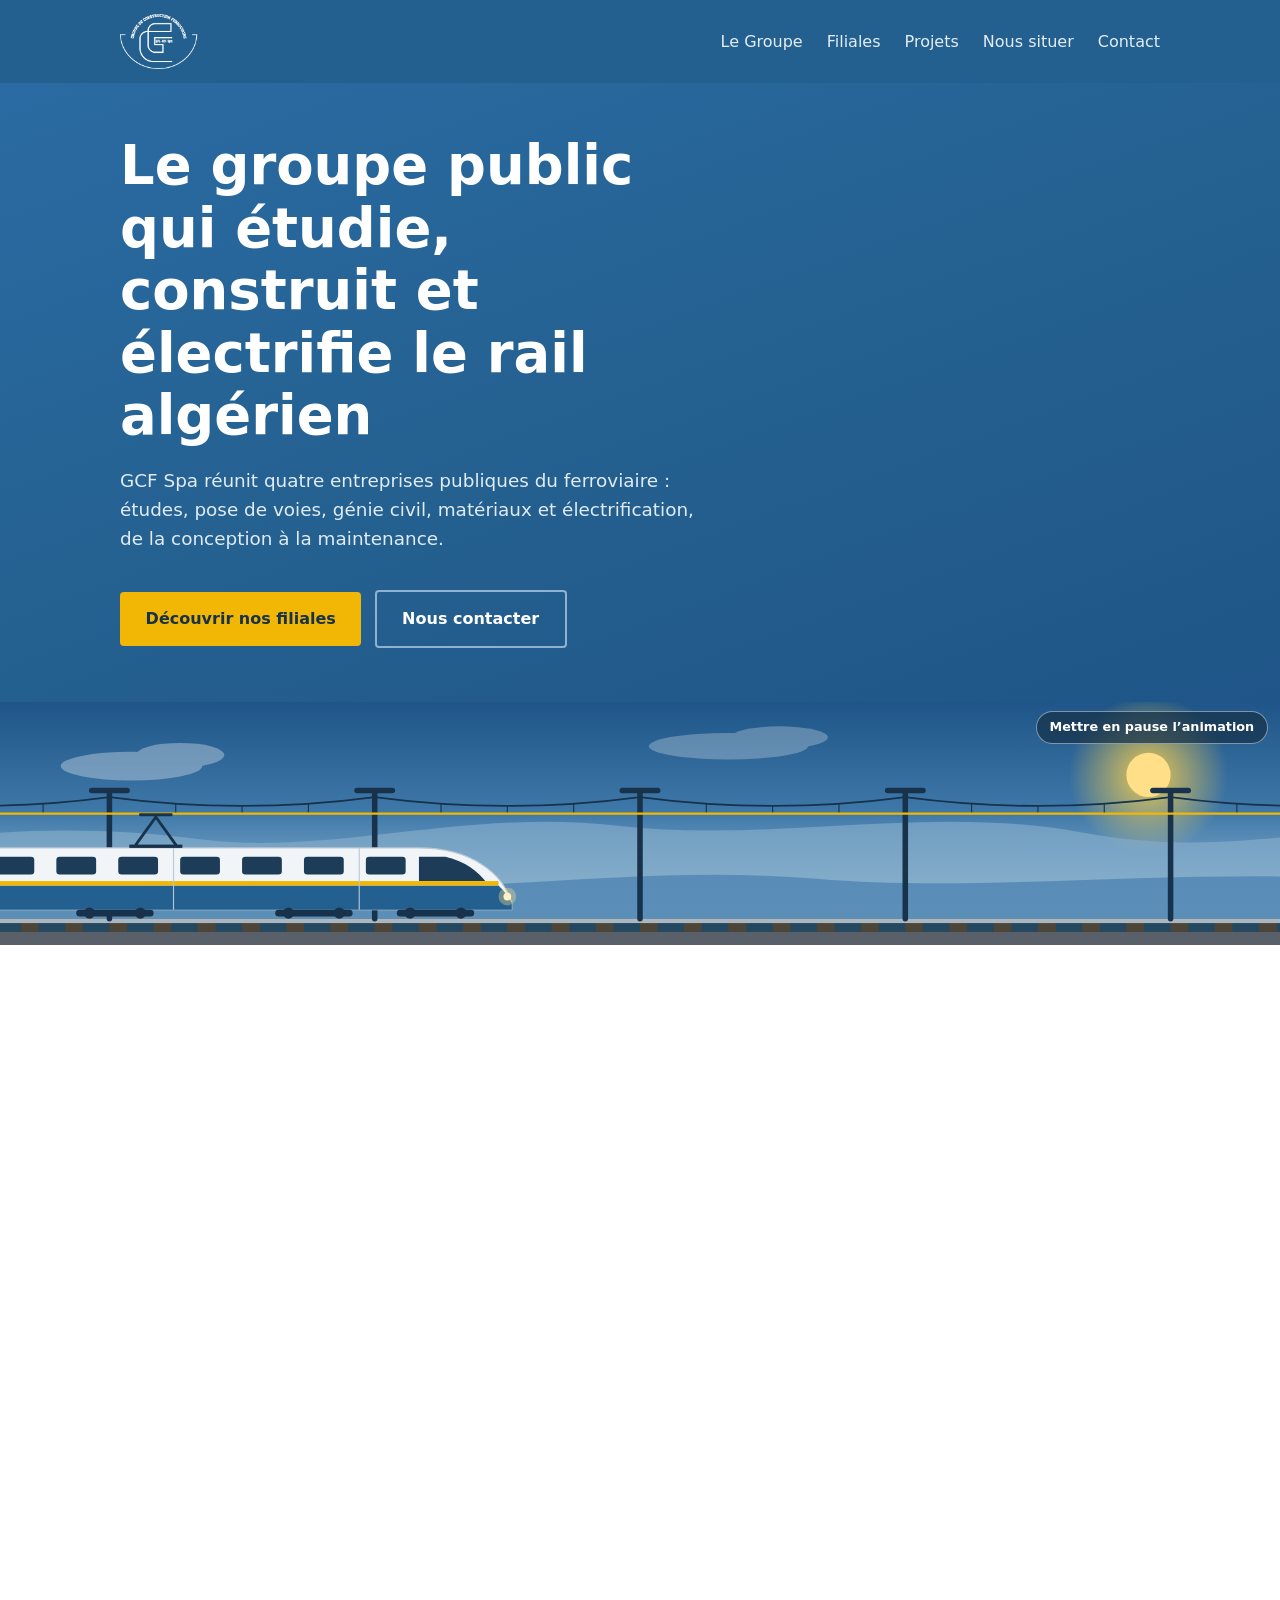
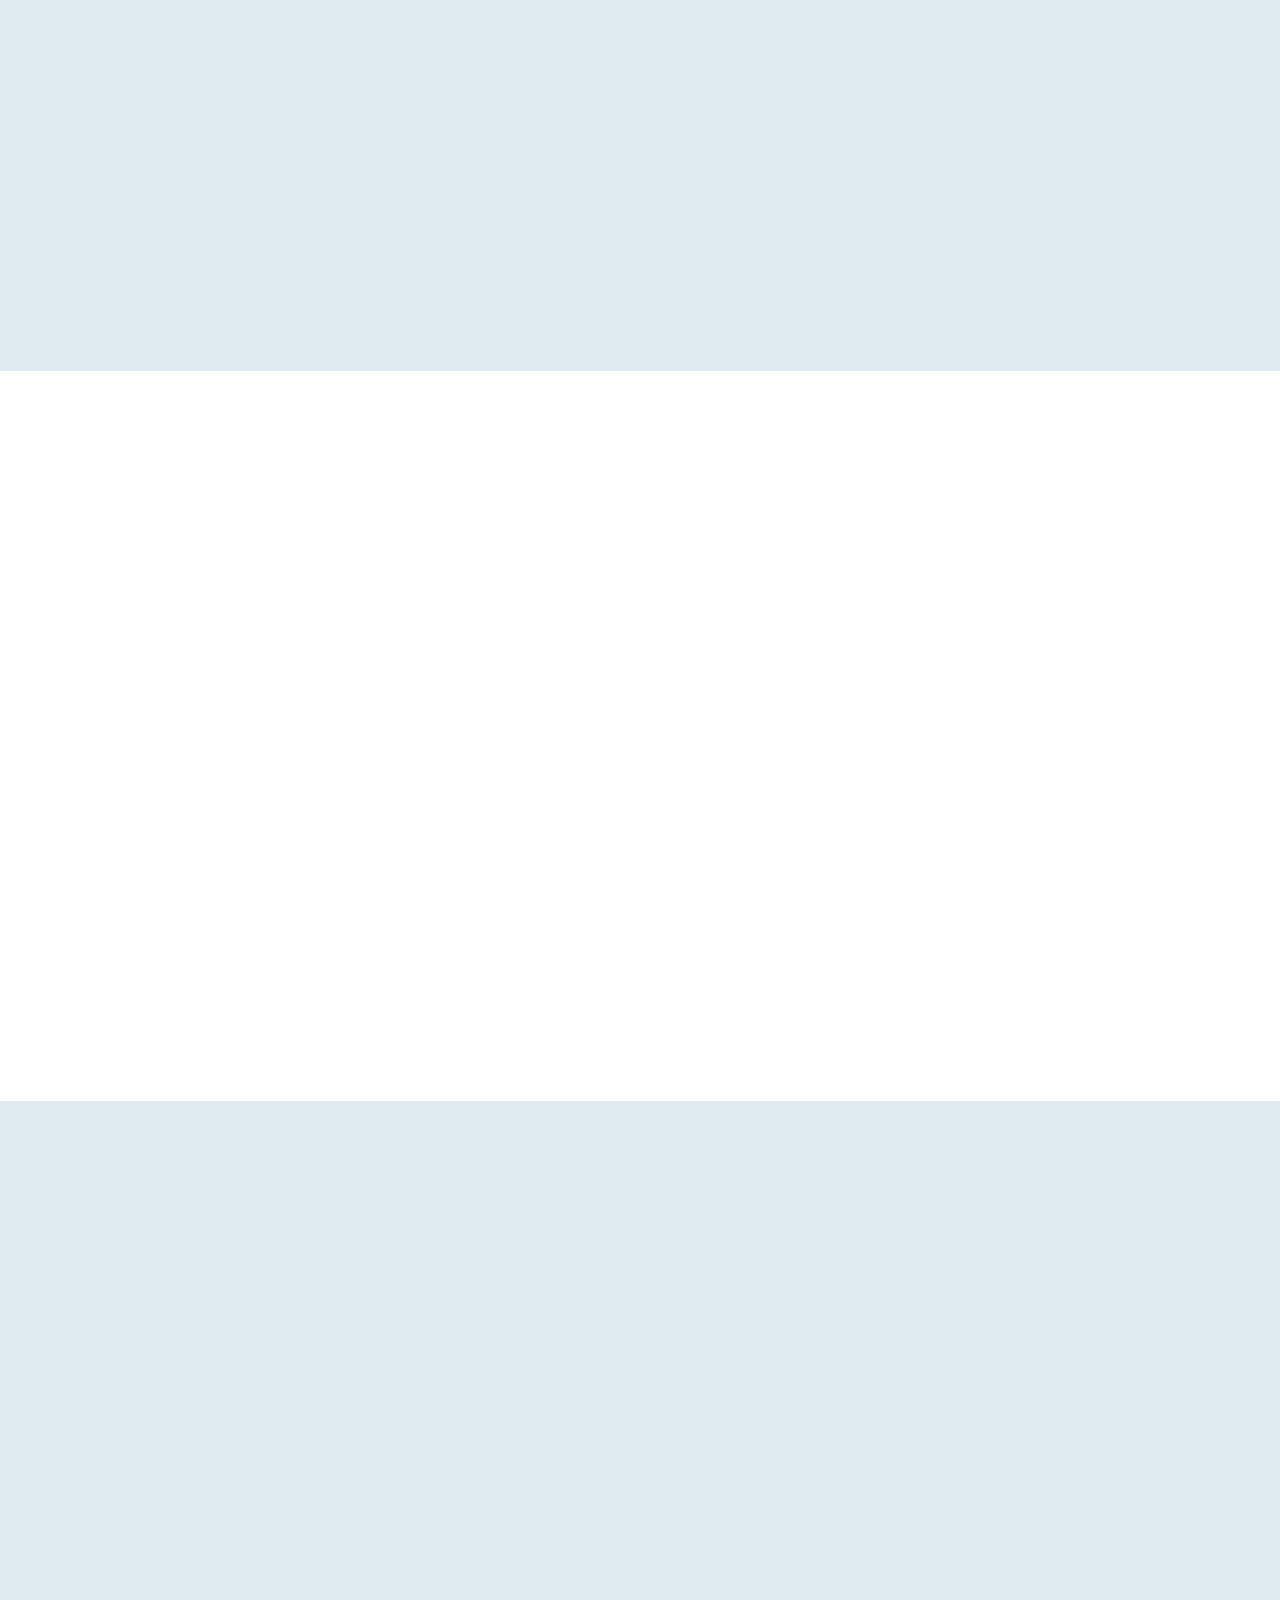
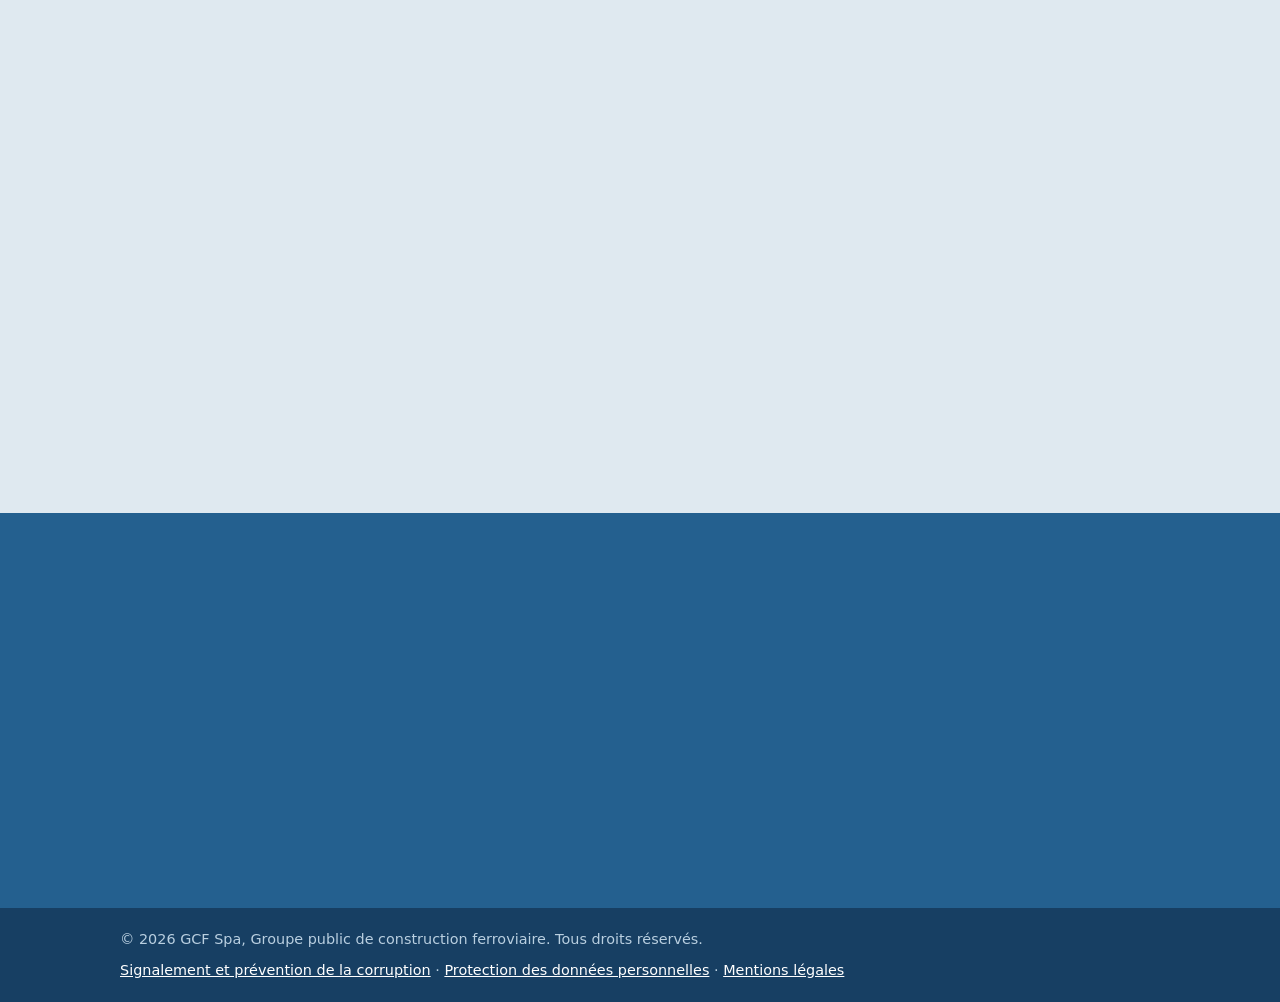
==== index.html @ 8d21cb31 "Add files via upload" ====
<!DOCTYPE html>
<html lang="fr">
<head>
<meta charset="UTF-8">
<meta name="viewport" content="width=device-width, initial-scale=1">
<meta http-equiv="Content-Security-Policy" content="default-src 'self'; img-src 'self' data: https://tile.openstreetmap.org; style-src 'self'; script-src 'self'; connect-src 'none'; object-src 'none'; base-uri 'self'; form-action 'none'">
<meta name="referrer" content="strict-origin-when-cross-origin">
<title>GCF Spa – Groupe public de construction ferroviaire</title>
<meta name="description" content="GCF Spa, Groupe public de construction ferroviaire : études, pose de voies, génie civil, matériaux et électrification, avec ses filiales SETIRAIL, INFRARAIL, INFRAFER et RAILELECTR.">
<link rel="icon" type="image/png" href="favicon.png">
<link rel="stylesheet" href="vendor/leaflet/leaflet.css">
<link rel="stylesheet" href="style.css">
<script src="site.js"></script>
<script src="carte.js" defer></script>
</head>
<body>

<header>
  <div class="conteneur">
    <a class="logo" href="#accueil" aria-label="GCF Spa, accueil"><img src="logo-gcf-blanc.png" width="1000" height="700" alt="GCF Spa – Groupe public de construction ferroviaire"></a>
    <button class="menu-bouton" type="button" aria-expanded="false" aria-controls="menu"><svg viewBox="0 0 24 24" aria-hidden="true"><path d="M4 7h16M4 12h16M4 17h16"/></svg>Menu</button>
    <nav id="menu" aria-label="Navigation principale">
      <a href="#groupe">Le Groupe</a>
      <a href="#filiales">Filiales</a>
      <a href="#projets">Projets</a>
      <a href="#acces">Nous situer</a>
      <a href="#contact">Contact</a>
    </nav>
  </div>
</header>

<main id="accueil">
  <div class="hero">
    <div class="conteneur hero-grille">
      <div>
      <h1>Le groupe public qui étudie, construit et électrifie le rail algérien</h1>
      <p>GCF Spa réunit quatre entreprises publiques du ferroviaire : études, pose de voies, génie civil, matériaux et électrification, de la conception à la maintenance.</p>
      <a class="bouton" href="#filiales">Découvrir nos filiales</a>
      <a class="bouton secondaire" href="#contact">Nous contacter</a>
      </div>
      <img class="hero-logo" src="logo-gcf-blanc.png" width="1000" height="700" alt="" aria-hidden="true">
    </div>
  </div>
  <div class="scene">
  <svg viewBox="0 0 1440 220" preserveAspectRatio="xMidYMax slice" focusable="false" aria-hidden="true">
    <defs>
      <pattern id="traverses" width="40" height="8" patternUnits="userSpaceOnUse"><rect width="16" height="8" fill="#4d4538"/></pattern>
      <radialGradient id="soleil" cx="50%" cy="50%" r="50%"><stop offset="0" stop-color="#ffd24a" stop-opacity=".9"/><stop offset="1" stop-color="#ffd24a" stop-opacity="0"/></radialGradient>
    </defs>
    <circle class="soleil" cx="1180" cy="66" r="72" fill="url(#soleil)"/>
    <circle cx="1180" cy="66" r="20" fill="#ffe089"/>
    <g class="nuage nuage-1" fill="#fff" opacity=".32"><ellipse cx="260" cy="58" rx="64" ry="13"/><ellipse cx="304" cy="48" rx="40" ry="11"/></g>
    <g class="nuage nuage-2" fill="#fff" opacity=".26"><ellipse cx="800" cy="40" rx="72" ry="12"/><ellipse cx="846" cy="32" rx="44" ry="10"/></g>
    <path d="M0 140 C90 118 200 108 320 124 S560 96 700 112 S980 92 1120 118 S1340 104 1440 122 V220 H0 Z" fill="#86aecb" opacity=".65"/>
    <path d="M0 168 C140 146 280 152 430 164 S720 146 880 160 S1230 146 1440 164 V220 H0 Z" fill="#4f86b3" opacity=".8"/>
    <rect x="0" y="196" width="1440" height="24" fill="#24485f"/>
    <rect x="0" y="208" width="1440" height="12" fill="#5a606a"/>
    <rect x="0" y="200" width="1440" height="8" fill="url(#traverses)"/>
    <rect x="0" y="196" width="1440" height="4" fill="#aab6c0"/>
    <g stroke="#17324a" stroke-width="5" stroke-linecap="round" fill="none"><path d="M0 196 V80 M-16 80 H16"/><path d="M240 196 V80 M224 80 H256"/><path d="M480 196 V80 M464 80 H496"/><path d="M720 196 V80 M704 80 H736"/><path d="M960 196 V80 M944 80 H976"/><path d="M1200 196 V80 M1184 80 H1216"/><path d="M1440 196 V80 M1424 80 H1456"/></g>
    <g stroke="#17324a" stroke-width="1.6" fill="none"><path d="M0 86 Q120 102 240 86"/><path d="M240 86 Q360 102 480 86"/><path d="M480 86 Q600 102 720 86"/><path d="M720 86 Q840 102 960 86"/><path d="M960 86 Q1080 102 1200 86"/><path d="M1200 86 Q1320 102 1440 86"/></g>
    <g stroke="#17324a" stroke-width="1" fill="none"><path d="M60 92.0 V101"/><path d="M120 94.0 V101"/><path d="M180 92.0 V101"/><path d="M300 92.0 V101"/><path d="M360 94.0 V101"/><path d="M420 92.0 V101"/><path d="M540 92.0 V101"/><path d="M600 94.0 V101"/><path d="M660 92.0 V101"/><path d="M780 92.0 V101"/><path d="M840 94.0 V101"/><path d="M900 92.0 V101"/><path d="M1020 92.0 V101"/><path d="M1080 94.0 V101"/><path d="M1140 92.0 V101"/><path d="M1260 92.0 V101"/><path d="M1320 94.0 V101"/><path d="M1380 92.0 V101"/></g>
    <path d="M0 101 H1440" stroke="#f2b705" stroke-width="2.2"/>
    <g transform="translate(0 132)"><g class="train-g">
      <path d="M0 8 Q0 0 8 0 H520 C566 0 596 22 604 50 V56 H0 Z" fill="#f1f5f8" stroke="#b9c8d4"/>
      <path d="M0 34 H592 C598 40 602 45 604 50 V56 H0 Z" fill="#24608f"/>
      <rect x="0" y="30" width="592" height="4" fill="#f2b705"/>
      <g fill="#1d3c57"><rect x="24" y="8" width="36" height="16" rx="3"/><rect x="80" y="8" width="36" height="16" rx="3"/><rect x="136" y="8" width="36" height="16" rx="3"/><rect x="192" y="8" width="36" height="16" rx="3"/><rect x="248" y="8" width="36" height="16" rx="3"/><rect x="304" y="8" width="36" height="16" rx="3"/><rect x="360" y="8" width="36" height="16" rx="3"/><rect x="416" y="8" width="36" height="16" rx="3"/><rect x="472" y="8" width="36" height="16" rx="3"/><path d="M520 8 H544 C562 12 574 22 580 30 H520 Z"/></g>
      <path d="M130 0 V56 M298 0 V56 M466 0 V56" stroke="#b9c8d4"/>
      <g fill="#17324a"><rect x="30" y="56" width="70" height="6" rx="3"/><rect x="210" y="56" width="70" height="6" rx="3"/><rect x="390" y="56" width="70" height="6" rx="3"/><rect x="500" y="56" width="70" height="6" rx="3"/>
        <circle cx="42" cy="59" r="5"/><circle cx="88" cy="59" r="5"/><circle cx="222" cy="59" r="5"/><circle cx="268" cy="59" r="5"/><circle cx="402" cy="59" r="5"/><circle cx="448" cy="59" r="5"/><circle cx="512" cy="59" r="5"/><circle cx="558" cy="59" r="5"/></g>
      <rect x="258" y="-3" width="48" height="3" fill="#17324a"/>
      <path d="M264 -3 L282 -28 L300 -3 M268 -30 H296" fill="none" stroke="#17324a" stroke-width="2.5" stroke-linecap="round" stroke-linejoin="round"/>
      <circle class="phare-halo" cx="600" cy="44" r="8" fill="#ffe089" opacity=".35"/>
      <circle class="phare" cx="600" cy="44" r="3.5" fill="#fff3c4"/>
    </g></g>
  </svg>
  <button class="pause-anim" type="button" aria-pressed="false">Mettre en pause l’animation</button>
</div>

  <section id="groupe">
    <div class="conteneur">
      <h2 class="reveal">Le Groupe</h2>
      <p class="intro reveal">Un pôle national de l'ingénierie et de la réalisation ferroviaires.</p>
      <div class="groupe">
        <div class="reveal">
          <p>GCF Spa est né de la volonté de l'État de rassembler les compétences nationales d'ingénierie et de réalisation dans le domaine ferroviaire, afin de répondre aux grands projets de développement et de densification du réseau.</p>
          <p>Le groupe vise à renforcer l'autonomie technologique du pays et la position des entreprises algériennes face à la concurrence étrangère. Il s'ouvre aussi à d'autres métiers liés au ferroviaire : bâtiment, énergie, travaux publics et matériaux de construction.</p>
        </div>
        <dl class="faits reveal">
          <div><dt>Création</dt><dd>Décidée par le Conseil des Participations de l'État le 23 mai 2024, assemblée générale constitutive le 29 juillet 2024</dd></div>
          <div><dt>Tutelle</dt><dd>Ministère des Travaux publics et des Infrastructures de base</dd></div>
          <div><dt>Forme juridique</dt><dd>Société par actions (EPE/SPA)</dd></div>
          <div><dt>Filiales</dt><dd>SETIRAIL, INFRARAIL, INFRAFER et RAILELECTR</dd></div>
        </dl>
      </div>
    </div>
  </section>

  <section id="filiales">
    <div class="conteneur">
      <h2 class="reveal">Nos quatre filiales</h2>
      <p class="intro reveal">Des expertises complémentaires, mobilisées ensemble sur chaque projet ferroviaire.</p>
      <div class="filiales">

        <div class="filiale reveal">
          <div class="illus"><svg viewBox="0 0 360 150" focusable="false" aria-hidden="true">
      <defs><pattern id="grille" width="20" height="20" patternUnits="userSpaceOnUse"><path d="M20 0H0V20" fill="none" stroke="#cfdde8" stroke-width="1"/></pattern></defs>
      <rect width="360" height="150" fill="url(#grille)"/>
      <path d="M0 118 C60 118 84 66 150 66 S252 104 300 60 S338 42 360 42" fill="none" stroke="#9db8cc" stroke-width="12" stroke-linecap="round" opacity=".35"/>
      <path class="trace" pathLength="1" d="M0 118 C60 118 84 66 150 66 S252 104 300 60 S338 42 360 42" fill="none" stroke="#24608f" stroke-width="4" stroke-linecap="round"/>
      <path class="axe" d="M0 118 C60 118 84 66 150 66 S252 104 300 60 S338 42 360 42" fill="none" stroke="#f2b705" stroke-width="1.6" stroke-dasharray="6 6"/>
      <g class="station" fill="#fff" stroke="#24608f" stroke-width="3"><circle cx="150" cy="66" r="6"/><circle cx="300" cy="60" r="6"/></g>
      <g><path d="M318 108 L306 146 M318 108 L330 146 M318 108 V146" stroke="#17324a" stroke-width="2.5" stroke-linecap="round" fill="none"/>
        <rect x="309" y="94" width="18" height="14" rx="3" fill="#17324a"/><rect x="316" y="87" width="6" height="8" rx="1.5" fill="#24608f"/><circle cx="320" cy="99" r="3.2" fill="#f2b705"/></g></svg></div>
          <h3>SETIRAIL</h3>
          <p class="role">Études, contrôle, suivi et expertise</p>
          <p class="statut">Société d’études techniques et de l’ingénierie du rail</p>
          <ul class="chiffres"><li>Plus de 37 ans d’expérience</li></ul>
          <p class="coeur-titre">Cœur de métier</p>
          <ul class="coeur">
            <li>Études d’infrastructures ferroviaires et routières</li>
            <li>Études d’électrification et d’énergie</li>
            <li>Études de transport</li>
            <li>Études environnementales</li>
            <li>Études de systèmes de gestion du trafic</li>
            <li>Contrôle et suivi des travaux</li>
            <li>Certification et expertises</li>
          </ul>
          <p class="meta">Rouiba, Alger<br><a href="https://www.setirail.dz" target="_blank" rel="noopener">Site web de SETIRAIL</a></p>
        </div>
        <div class="filiale reveal">
          <div class="illus"><svg viewBox="0 0 360 150" focusable="false" aria-hidden="true">
      <defs><pattern id="trav2" width="30" height="8" patternUnits="userSpaceOnUse"><rect width="18" height="8" fill="#4d4538"/></pattern></defs>
      <rect y="104" width="360" height="46" fill="#b9c0c6"/>
      <rect y="100" width="360" height="8" fill="url(#trav2)"/>
      <rect y="96" width="360" height="4" fill="#8e9aa5"/>
      <path d="M326 96 V30 M312 36 H340" stroke="#17324a" stroke-width="4" stroke-linecap="round" fill="none"/>
      <path d="M200 44 H360" stroke="#f2b705" stroke-width="2"/>
      <g class="machine">
        <rect x="8" y="52" width="104" height="30" rx="4" fill="#f2b705"/>
        <rect x="14" y="30" width="38" height="26" rx="3" fill="#ffd24a"/>
        <rect x="20" y="35" width="26" height="14" rx="2" fill="#1d3c57"/>
        <path d="M84 52 L150 22" stroke="#f2b705" stroke-width="7" stroke-linecap="round"/>
        <g class="crochet"><path d="M150 22 V62" stroke="#17324a" stroke-width="2"/><rect x="128" y="62" width="44" height="4" rx="1" fill="#8e9aa5"/></g>
        <circle cx="28" cy="89" r="7" fill="#17324a"/><circle cx="92" cy="89" r="7" fill="#17324a"/>
      </g></svg></div>
          <h3>INFRARAIL</h3>
          <p class="role">Infrastructures ferroviaires, BTPH et génie civil</p>
          <p class="statut">Société des infrastructures ferroviaires (SPA)</p>
          <ul class="chiffres"><li>Plus de 29 ans d’expérience</li><li>Certifiée ISO 9001, 14001 et 45001</li></ul>
          <p class="coeur-titre">Cœur de métier</p>
          <ul class="coeur">
            <li>Travaux de voies ferrées, travaux urbains et d’hygiène publique</li>
            <li>Études et réalisation en génie civil et BTPH</li>
            <li>Bâtiment tout corps d’état, grands travaux publics et hydrauliques</li>
            <li>Construction métallique, terrassements et travaux ruraux</li>
            <li>Installation de réseaux et de centrales électriques et téléphoniques</li>
            <li>Préfabrication d’éléments en béton et béton prêt à l’emploi</li>
            <li>Exploitation de carrières de pierres de taille</li>
          </ul>
          <p class="meta">Rouiba, Alger<br><a href="https://www.infrarail.dz" target="_blank" rel="noopener">Site web d'INFRARAIL</a></p>
        </div>
        <div class="filiale reveal">
          <div class="illus"><svg viewBox="0 0 360 150" focusable="false" aria-hidden="true">
      <rect y="118" width="360" height="32" fill="#cdd5db"/><rect y="117" width="360" height="2" fill="#aab4bd"/>
      <g fill="#aeb6bd"><rect x="14" y="104" width="118" height="14" rx="2"/><rect x="22" y="90" width="102" height="14" rx="2"/><rect x="30" y="76" width="86" height="14" rx="2"/></g>
      <g fill="#8f98a0"><rect x="30" y="108" width="10" height="6"/><rect x="104" y="108" width="10" height="6"/><rect x="38" y="94" width="10" height="6"/><rect x="96" y="94" width="10" height="6"/><rect x="46" y="80" width="10" height="6"/><rect x="88" y="80" width="10" height="6"/></g>
      <path d="M180 89 V118 M240 55 V118" stroke="#4d5560" stroke-width="3"/>
      <path d="M132 116 L284 30" stroke="#4d5560" stroke-width="9" stroke-linecap="round"/>
      <path class="bande" d="M132 116 L284 30" stroke="#f2b705" stroke-width="2" fill="none"/>
      <polygon points="236,118 292,64 348,118" fill="#98a0a8"/>
      <g fill="#6f7780"><circle cx="272" cy="102" r="3"/><circle cx="300" cy="92" r="3"/><circle cx="318" cy="108" r="3"/><circle cx="286" cy="110" r="3"/><circle cx="296" cy="78" r="2.5"/><circle cx="262" cy="112" r="2.5"/></g>
      <g fill="#6f7780"><circle class="grain grain-1" cx="289" cy="36" r="3"/><circle class="grain grain-2" cx="293" cy="36" r="3"/><circle class="grain grain-3" cx="285" cy="36" r="2.5"/></g></svg></div>
          <h3>INFRAFER</h3>
          <p class="role">Études, fabrication, réalisation et maintenance</p>
          <p class="statut">Entreprise publique économique de réalisation d’infrastructures ferroviaires</p>
          <ul class="chiffres"><li>Plus de 40 ans d’expérience</li><li>Certifiée ISO 9001</li></ul>
          <p class="coeur-titre">Cœur de métier</p>
          <ul class="coeur">
            <li>Travaux ferroviaires (réalisation et entretien)</li>
            <li>Maintenance, entretien et renouvellement des voies ferrées</li>
            <li>Maintenance et réparation du matériel roulant et fixe</li>
            <li>Études ferroviaires et génie civil</li>
            <li>Travaux publics et hydraulique</li>
            <li>Production de traverses en béton armé</li>
            <li>Production de ballast et d’agrégats</li>
            <li>Éléments préfabriqués en béton (murettes garde-ballast, murs de quais, dalots)</li>
          </ul>
          <p class="meta">Rouiba, Alger<br><a href="https://infrafer.com" target="_blank" rel="noopener">Site web d'INFRAFER</a></p>
        </div>
        <div class="filiale reveal">
          <div class="illus"><svg viewBox="0 0 360 150" focusable="false" aria-hidden="true">
      <rect y="138" width="360" height="12" fill="#b9c0c6"/><rect y="134" width="360" height="4" fill="#8e9aa5"/>
      <g stroke="#17324a" stroke-width="5" stroke-linecap="round" fill="none"><path d="M70 134 V34 M290 134 V34 M58 34 H302"/></g>
      <g stroke="#17324a" stroke-width="1.6" fill="none"><path d="M0 40 H70 M290 40 H360 M70 38 Q180 62 290 38"/></g>
      <g stroke="#17324a" stroke-width="1" fill="none"><path d="M110 45 V84 M150 49 V84 M180 50 V84 M210 49 V84 M250 45 V84"/></g>
      <path d="M0 84 H360" stroke="#f2b705" stroke-width="2.6"/>
      <path class="courant" d="M0 84 H360" stroke="#d98e00" stroke-width="2.6" fill="none"/>
      <g class="rame">
        <rect x="0" y="92" width="130" height="36" rx="6" fill="#24608f"/>
        <g fill="#dfe9f0"><rect x="10" y="98" width="22" height="12" rx="2"/><rect x="38" y="98" width="22" height="12" rx="2"/><rect x="66" y="98" width="22" height="12" rx="2"/><rect x="94" y="98" width="26" height="12" rx="2"/></g>
        <rect x="0" y="116" width="130" height="3" fill="#f2b705"/>
        <path d="M54 92 L66 86 L78 92 M56 85 H76" stroke="#17324a" stroke-width="2" fill="none" stroke-linecap="round" stroke-linejoin="round"/>
        <circle cx="22" cy="130" r="5" fill="#17324a"/><circle cx="108" cy="130" r="5" fill="#17324a"/>
      </g>
      <circle class="eclair-halo" cx="322" cy="22" r="14" fill="none" stroke="#f2b705" stroke-width="2"/>
      <circle cx="322" cy="22" r="14" fill="#fdf0c4" stroke="#f2b705" stroke-width="1.5"/>
      <path transform="translate(316 16) scale(.5)" d="M13 2L4 14h7l-1 8 9-12h-7z" fill="#f2b705" stroke="#7a5800" stroke-width="1.4" stroke-linejoin="round"/></svg></div>
          <h3>RAILELECTR</h3>
          <p class="role">Sécurité, ingénierie, électrification et maintenance</p>
          <p class="statut">Entreprise publique économique</p>
          <ul class="chiffres"><li>Plus de 32 ans d’expérience</li></ul>
          <p class="coeur-titre">Cœur de métier</p>
          <ul class="coeur">
            <li>Électrification des lignes ferroviaires</li>
            <li>Études et réalisation de systèmes d’énergie</li>
            <li>Télésurveillance, centrales électriques et téléphoniques</li>
            <li>Travaux et mise à niveau des installations électriques</li>
            <li>Maintenance et expertise d’ouvrages d’art</li>
            <li>Études et engineering</li>
            <li>Grands travaux publics et hydrauliques</li>
            <li>Ensembles de construction métallique</li>
          </ul>
          <p class="meta">Hussein Dey, Alger<br><a href="https://railelectr.dz" target="_blank" rel="noopener">Site web de RAILELECTR</a></p>
        </div>
      </div>
    </div>
  </section>

  <section id="projets">
    <div class="conteneur">
      <h2 class="reveal">Projets et partenariats</h2>
      <p class="intro reveal">Les filiales du groupe contribuent aux grands chantiers ferroviaires du pays et ouvrent des coopérations en Afrique.</p>
      <ul class="projets">
        <li class="reveal">
          <h3>Annaba – Bled El Hadba</h3>
          <p>Ligne ferroviaire minière reliant Annaba à Bled El Hadba (Tébessa).</p>
          <p class="type">Ligne minière</p>
        </li>
        <li class="reveal">
          <h3>Béchar – Gara Djebilet</h3>
          <p>Ligne ferroviaire minière Ouest, vers Gara Djebilet (Tindouf).</p>
          <p class="type">Ligne minière</p>
        </li>
        <li class="reveal">
          <h3>Touggourt – Hassi Messaoud</h3>
          <p>Participation du groupe à la réalisation de cette ligne, avec une perspective de prolongement vers Tamanrasset.</p>
          <p class="type">Ligne ferroviaire</p>
        </li>
        <li class="reveal">
          <h3>Guinée</h3>
          <p>Mémorandum d'entente signé en 2025 avec le groupe Baling pour la construction, l'électrification et la maintenance de lignes ferroviaires.</p>
          <p class="type">International</p>
        </li>
        <li class="reveal">
          <h3>Gabon</h3>
          <p>Discussions engagées en vue d'un futur partenariat dans les infrastructures ferroviaires.</p>
          <p class="type">International</p>
        </li>
      </ul>
    </div>
  </section>


  <section id="acces">
    <div class="conteneur">
      <h2 class="reveal">Nous situer</h2>
      <p class="intro reveal">Le siège du Groupe est à Birkhadem, à Alger. Affichez la carte puis, si vous le souhaitez, localisez-vous pour connaître la distance qui vous sépare du siège.</p>
      <div id="carte" class="carte reveal" data-lat="36.7150" data-lon="3.0520" data-adresse="Lotissement Mont Froid, Zonka, Birkhadem, Alger">
        <div class="carte-actions">
          <button id="carte-afficher" class="bouton" type="button">Afficher la carte</button>
          <button id="carte-localiser" class="bouton contour" type="button" hidden>Me localiser</button>
        </div>
        <div id="carte-zone" class="carte-zone" role="region" aria-label="Carte du siège de GCF Spa et de ses filiales">
          <p class="carte-attente">La carte s’affiche à votre demande. Tant que vous ne cliquez pas sur « Afficher la carte », aucune donnée n’est envoyée à un service de cartographie.</p>
        </div>
        <p id="carte-statut" class="carte-statut" role="status" aria-live="polite"></p>
        <ul class="carte-legende" aria-label="Légende de la carte">
          <li class="l-siege">Siège de GCF Spa</li>
          <li class="l-filiale">Filiales (position approximative)</li>
          <li class="l-moi">Votre position</li>
        </ul>
        <p class="carte-liens">
          <a id="lien-osm" href="https://www.openstreetmap.org/?mlat=36.7150&amp;mlon=3.0520#map=16/36.7150/3.0520" target="_blank" rel="noopener">Voir le siège sur OpenStreetMap</a>
          · <a id="lien-google" href="https://www.google.com/maps/dir/?api=1&amp;destination=36.7150,3.0520&amp;travelmode=driving" target="_blank" rel="noopener">Itinéraire vers le siège (Google Maps)</a>
        </p>
        <p class="carte-note">Adresse : Lotissement Mont Froid, Zonka, Birkhadem, Alger. Position du siège indicative. Fonds de carte © contributeurs d’OpenStreetMap. Votre position n’est jamais transmise à GCF Spa (voir <a href="donnees-personnelles.html#carte-donnees">Protection des données personnelles</a>).</p>
      </div>
    </div>
  </section>

  <section id="contact">
    <div class="conteneur">
      <h2 class="reveal">Contact</h2>
      <p class="intro reveal">Pour une demande d'information, de partenariat ou de devis, écrivez-nous ou appelez-nous.</p>
      <div class="coordonnees">
        <div class="reveal">
          <h3><svg class="ico" viewBox="0 0 24 24" aria-hidden="true"><path d="M12 21s7-6.2 7-11a7 7 0 0 0-14 0c0 4.8 7 11 7 11z"/><circle cx="12" cy="10" r="2.5"/></svg>Siège</h3>
          <!-- Adresse à vérifier : annuaires professionnels indiquant Birkhadem -->
          <p>Lotissement Mont Froid, Zonka<br>Birkhadem, Alger</p>
        </div>
        <div class="reveal">
          <h3><svg class="ico" viewBox="0 0 24 24" aria-hidden="true"><rect x="3" y="5" width="18" height="14" rx="2"/><path d="M3 7l9 6 9-6"/></svg>E-mail</h3>
          <p><a href="mailto:contact@gcfspa.dz">contact@gcfspa.dz</a></p>
        </div>
        <div class="reveal">
          <h3><svg class="ico" viewBox="0 0 24 24" aria-hidden="true"><path d="M5 4h4l2 5-2.5 1.5a11 11 0 0 0 5 5L15 13l5 2v4a2 2 0 0 1-2 2A16 16 0 0 1 3 6a2 2 0 0 1 2-2z"/></svg>Téléphone</h3>
          <p><a href="tel:+213000000000">+213 (0) 00 00 00 00 00</a></p>
        </div>
        <div class="reveal">
          <h3><svg class="ico" viewBox="0 0 24 24" aria-hidden="true"><rect x="3" y="5" width="18" height="14" rx="4"/><path d="M10 9l5 3-5 3z"/></svg>YouTube</h3>
          <p><a href="https://youtube.com/@gcfspaalgerie" target="_blank" rel="noopener">GCF Spa Algérie</a></p>
        </div>
      </div>
    </div>
  </section>
</main>

<footer>
  <div class="conteneur">
    <p>© 2026 GCF Spa, Groupe public de construction ferroviaire. Tous droits réservés.</p>
    <p class="pied-liens"><a href="signalement.html">Signalement et prévention de la corruption</a> · <a href="donnees-personnelles.html">Protection des données personnelles</a> · <a href="mentions-legales.html">Mentions légales</a></p>
  </div>
</footer>

</body>
</html>
---- style.css ----
:root {
    --nuit: #24608f;
    --nuit-2: #1d5080;
    --encre: #17324a;
    --acier: #2f5d7c;
    --acier-clair: #dfe9f0;
    --jaune: #f2b705;
    --jaune-clair: #ffd24a;
    --texte: #1f272e;
    --gris: #5d6872;
    --trait: #cfd8de;
    --titres: Bahnschrift, "DIN Alternate", "Franklin Gothic Medium", "Arial Narrow", system-ui, sans-serif;
    --corps: system-ui, -apple-system, "Segoe UI", Roboto, Arial, sans-serif;
  }
  * { box-sizing: border-box; }
  html { scroll-behavior: smooth; }
  body { margin: 0; background: #fff; color: var(--texte); font-family: var(--corps); line-height: 1.6; }
  a { color: var(--acier); }
  a:focus-visible, .bouton:focus-visible { outline: 3px solid var(--jaune); outline-offset: 3px; }
  .conteneur { max-width: 1080px; margin: 0 auto; padding: 0 1.25rem; }
  h1, h2, h3 { font-family: var(--titres); line-height: 1.15; }

  header { background: var(--nuit); position: sticky; top: 0; z-index: 10; }
  header .conteneur { display: flex; flex-wrap: wrap; align-items: center; justify-content: space-between; gap: .5rem 2rem; padding-top: .9rem; padding-bottom: .9rem; }
  .logo { font-family: var(--titres); font-size: 1.4rem; font-weight: 700; color: #fff; text-decoration: none; }
  .logo { display: block; line-height: 0; }
  .logo img { display: block; height: 3.4rem; width: auto; }
  nav { display: flex; gap: 1.5rem; flex-wrap: wrap; }
  nav a { color: #e3edf5; text-decoration: none; font-weight: 500; }
  nav a:hover { color: var(--jaune-clair); }

  .hero { background: linear-gradient(160deg, #2a6ba3, var(--nuit) 55%, #1f5588); color: #fff; padding: 3.25rem 0 2.75rem; }
  .hero-grille { display: grid; gap: 2.5rem; align-items: center; }
  .hero-logo { display: none; }
  @media (min-width: 900px) {
    .hero-grille { grid-template-columns: 1.5fr 1fr; }
    .hero-logo { display: block; width: 100%; max-width: 380px; height: auto; justify-self: center; }
  }
  .hero h1 { font-size: clamp(2.1rem, 4.6vw, 3.4rem); font-weight: 700; margin: 0 0 1.1rem; max-width: 22ch; }
  .hero p { font-size: 1.15rem; max-width: 58ch; margin: 0 0 2.25rem; color: #e0ebf4; }
  .bouton { display: inline-block; padding: .9rem 1.6rem; border-radius: 4px; background: var(--jaune); color: var(--encre); font-weight: 700; text-decoration: none; }
  .bouton:hover { background: #ffc92e; }
  .bouton.secondaire { background: transparent; color: #fff; border: 2px solid #8fb2cf; }
  .hero .bouton { margin: 0 .5rem .6rem 0; }
  .bouton.secondaire:hover { border-color: var(--jaune-clair); color: var(--jaune-clair); }

  /* Voie ferrée : fil de caténaire, deux rails, traverses */
  .voie { height: 46px; background:
      linear-gradient(var(--jaune), var(--jaune)) 0 4px / 100% 2px no-repeat,
      linear-gradient(#9aa8b3, #9aa8b3) 0 19px / 100% 5px no-repeat,
      linear-gradient(#9aa8b3, #9aa8b3) 0 34px / 100% 5px no-repeat,
      repeating-linear-gradient(90deg, #4d4538 0 12px, transparent 12px 40px) 0 14px / 100% 30px no-repeat,
      var(--nuit-2); }

  section { padding: 4.5rem 0; }
  h2 { font-size: clamp(1.8rem, 4vw, 2.5rem); margin: 0 0 .75rem; color: var(--encre); }
  .intro { max-width: 64ch; color: var(--gris); margin: 0 0 2.5rem; }

  .groupe { display: grid; gap: 2.5rem; grid-template-columns: 1fr; }
  @media (min-width: 820px) { .groupe { grid-template-columns: 3fr 2fr; } }
  .groupe p { margin: 0 0 1rem; max-width: 62ch; }
  .faits { margin: 0; border-top: 1px solid var(--trait); }
  .faits div { padding: .85rem 0; border-bottom: 1px solid var(--trait); }
  .faits dt { font-weight: 700; color: var(--encre); }
  .faits dd { margin: 0; color: var(--gris); }

  #filiales { background: var(--acier-clair); }
  .filiales { display: grid; gap: 2.25rem 2rem; grid-template-columns: repeat(auto-fit, minmax(300px, 1fr)); }
  @media (min-width: 820px) { .filiales { grid-template-columns: repeat(2, 1fr); } }
  .filiale { padding-left: 1.5rem; border-left: 8px solid var(--acier); }
  .filiale:nth-child(even) { border-left-color: var(--jaune); }
  .filiale h3 { font-size: 1.5rem; margin: 0 0 .15rem; }
  .role { margin: 0 0 .75rem; font-weight: 600; color: var(--acier); }
  .filiale p { margin: 0 0 .75rem; }
  .statut { margin: 0 0 .75rem; color: var(--gris); font-size: .95rem; }
  .chiffres { display: flex; flex-wrap: wrap; gap: .5rem; margin: 0 0 1rem; padding: 0; list-style: none; }
  .chiffres li { background: #fff; border: 1px solid var(--trait); border-radius: 999px; padding: .15rem .75rem; font-size: .85rem; font-weight: 600; color: var(--encre); }
  .coeur-titre { margin: 0 0 .35rem; font-weight: 700; color: var(--encre); font-size: .95rem; }
  .coeur { margin: 0 0 1rem; padding-left: 1.1rem; }
  .coeur li { margin-bottom: .3rem; }
  .meta { font-size: .95rem; color: var(--gris); }
  .meta a { font-weight: 600; }

  .projets { list-style: none; margin: 0; padding: 0; }
  .projets li { display: grid; gap: .25rem 2rem; padding: 1.25rem 0; border-top: 1px solid var(--trait); }
  .projets li:last-child { border-bottom: 1px solid var(--trait); }
  .projets h3 { margin: 0; font-size: 1.2rem; }
  .projets p { margin: 0; color: var(--gris); }
  @media (min-width: 760px) { .projets li { grid-template-columns: 1fr 2fr 9rem; align-items: baseline; } .projets .type { text-align: right; font-weight: 600; color: var(--acier); } }


  /* Signalement */
  [id] { scroll-margin-top: 5.5rem; }
  #signalement { background: var(--acier-clair); }
  .sous-titre { font-family: var(--titres); font-size: 1.45rem; color: var(--encre); margin: 0 0 .75rem; }
  .bloc { margin-bottom: 3rem; }
  .bloc p { max-width: 68ch; margin: 0 0 1rem; }
  .avis { display: flex; gap: .75rem; align-items: flex-start; max-width: 70ch; background: #fff; border-left: 6px solid var(--jaune); padding: 1.1rem 1.25rem; }
  .avis .ico { color: var(--acier); margin-top: .2rem; }
  .avis p { margin: 0; }
  .etapes { list-style: none; margin: 0; padding: 0; display: grid; gap: 1.75rem 2rem; grid-template-columns: repeat(auto-fit, minmax(240px, 1fr)); }
  .etapes li { padding-top: 1rem; border-top: 3px solid var(--acier); }
  .numero { display: inline-grid; place-items: center; width: 2.2rem; height: 2.2rem; border-radius: 50%; background: var(--nuit); color: #fff; font-weight: 700; margin-bottom: .6rem; }
  .etapes h4 { margin: 0 0 .35rem; font-family: var(--titres); font-size: 1.2rem; color: var(--encre); }
  .etapes p { margin: 0; }
  .boite-mail { background: #fff; border: 1px solid var(--trait); border-radius: 8px; padding: 1.75rem; text-align: center; max-width: 720px; }
  .boite-mail .etiquette { margin: 0 0 .25rem; font-weight: 700; color: var(--encre); }
  .boite-mail a { font-size: 1.3rem; font-weight: 700; word-break: break-word; }
  .boite-mail .note { margin: .75rem auto 0; color: var(--gris); max-width: 52ch; }
  .important { max-width: 70ch; }
  .important p { margin: 0 0 .75rem; }

  .liste { margin: 0 0 1rem; padding-left: 1.2rem; max-width: 68ch; }
  .liste li { margin-bottom: .4rem; }
  .ref { margin-top: 1.5rem; }

  /* Icônes */
  .icone { width: 3.25rem; height: 3.25rem; border-radius: 12px; background: #fff; color: var(--acier); display: grid; place-items: center; margin-bottom: .9rem; }
  .filiale:nth-child(even) .icone { background: #fdf0c4; color: #7a5800; }
  .icone svg, .ico { fill: none; stroke: currentColor; stroke-width: 1.8; stroke-linecap: round; stroke-linejoin: round; }
  .icone svg { width: 1.75rem; height: 1.75rem; }
  .ico { width: 1.3rem; height: 1.3rem; flex: none; }

  #contact { background: var(--nuit); color: #fff; }
  #contact h2 { color: #fff; }
  #contact .intro { color: #e0ebf4; }
  .coordonnees { display: grid; gap: 1.75rem; grid-template-columns: repeat(auto-fit, minmax(220px, 1fr)); }
  .coordonnees h3 { margin: 0 0 .25rem; font-size: 1rem; color: var(--jaune-clair); display: flex; align-items: center; gap: .5rem; }
  .coordonnees p { margin: 0; }
  #contact a { color: #fff; }

  footer { background: #173f63; color: #b9cfe0; padding: 1.25rem 0; font-size: .9rem; }
  footer p { margin: 0; }
  .pied-liens { margin-top: .5rem; }
  footer a { color: #fff; }
  footer a:hover { color: var(--jaune-clair); }

  @media (prefers-reduced-motion: reduce) { html { scroll-behavior: auto; } }

  /* Menu mobile */
  .menu-bouton { display: none; align-items: center; gap: .5rem; background: transparent; color: #fff; border: 2px solid #8fb2cf; border-radius: 4px; padding: .5rem .8rem; font: inherit; font-weight: 600; cursor: pointer; }
  .menu-bouton:hover { border-color: var(--jaune-clair); color: var(--jaune-clair); }
  .menu-bouton:focus-visible { outline: 3px solid var(--jaune); outline-offset: 3px; }
  .menu-bouton svg { width: 1.25rem; height: 1.25rem; fill: none; stroke: currentColor; stroke-width: 2; stroke-linecap: round; }
  @media (max-width: 760px) {
    .js .menu-bouton { display: inline-flex; }
    .js header nav { display: none; flex-basis: 100%; flex-direction: column; gap: 0; border-top: 1px solid #4a7ea8; margin-top: .25rem; }
    .js header nav.ouvert { display: flex; }
    .js header nav a { padding: .8rem 0; border-bottom: 1px solid #3a6f9a; }
  }

  /* Page Signalement */
  .page-signalement { padding-top: 3rem; min-height: 70vh; }
  .page-signalement h1 { font-size: clamp(1.8rem, 4vw, 2.5rem); margin: 0 0 .75rem; color: var(--encre); }
  .retour { margin: 0 0 1.5rem; }
  .retour a { font-weight: 600; }

  #donnees { background: var(--acier-clair); }

/* ===== Scène ferroviaire, illustrations et animations ===== */
.scene { position: relative; height: clamp(150px, 19vw, 250px); overflow: hidden; background: linear-gradient(180deg, #1f5588 0%, #3e78a8 45%, #bcd7ea 100%); }
.scene-compact { height: clamp(96px, 10vw, 132px); }
.scene > svg { position: absolute; inset: 0; width: 100%; height: 100%; display: block; }
.train-g { animation: passage 26s linear infinite; }
@keyframes passage { 0% { transform: translateX(-660px); } 56% { transform: translateX(1500px); } 100% { transform: translateX(1500px); } }
.nuage-1 { animation: derive 48s ease-in-out infinite alternate; }
.nuage-2 { animation: derive 62s ease-in-out infinite alternate-reverse; }
@keyframes derive { from { transform: translateX(-40px); } to { transform: translateX(140px); } }
.soleil { animation: lueur 7s ease-in-out infinite alternate; }
@keyframes lueur { from { opacity: .7; } to { opacity: 1; } }
.phare { animation: lueur 2.4s ease-in-out infinite alternate; }
.phare-halo { animation: lueur 2.4s ease-in-out infinite alternate-reverse; }

.pause-anim { display: none; position: absolute; right: .75rem; top: .6rem; z-index: 2; background: rgba(23, 50, 74, .72); color: #fff; border: 1px solid rgba(255, 255, 255, .45); border-radius: 999px; padding: .3rem .8rem; font: inherit; font-size: .8rem; font-weight: 600; cursor: pointer; }
.js .pause-anim { display: inline-block; }
.pause-anim:hover { background: rgba(23, 50, 74, .92); }
.pause-anim:focus-visible { outline: 3px solid var(--jaune); outline-offset: 2px; }
.anim-pause *, .anim-pause *::before, .anim-pause *::after { animation-play-state: paused !important; }

/* Entrée du bandeau d'accueil */
@keyframes entree { from { opacity: 0; transform: translateY(16px); } to { opacity: 1; transform: none; } }
.hero h1 { animation: entree .8s ease both; }
.hero p { animation: entree .8s ease .15s both; }
.hero .bouton { animation: entree .8s ease .3s both; }
.hero-logo { animation: entree 1s ease .2s both; }
.bouton { transition: transform .2s ease, background-color .2s ease, border-color .2s ease, color .2s ease; }
.bouton:hover { transform: translateY(-2px); }

/* Apparition au défilement (uniquement si JavaScript est actif) */
.js .reveal { opacity: 0; transform: translateY(22px); transition: opacity .7s ease, transform .7s ease; }
.js .reveal.visible { opacity: 1; transform: none; }
.js .filiale:nth-child(2), .js .projets li:nth-child(2), .js .coordonnees > div:nth-child(2) { transition-delay: .1s; }
.js .filiale:nth-child(3), .js .projets li:nth-child(3), .js .coordonnees > div:nth-child(3) { transition-delay: .2s; }
.js .filiale:nth-child(4), .js .projets li:nth-child(4), .js .coordonnees > div:nth-child(4) { transition-delay: .3s; }
.js .projets li:nth-child(5) { transition-delay: .4s; }

/* Illustrations des filiales */
.illus { border-radius: 12px; overflow: hidden; margin: 0 0 1rem; background: linear-gradient(180deg, #ffffff, #e6eff6); border: 1px solid var(--trait); aspect-ratio: 12 / 5; }
.illus svg { display: block; width: 100%; height: 100%; }
.trace { stroke-dasharray: 1; stroke-dashoffset: 0; transition: stroke-dashoffset 2.4s ease .3s; }
.js .reveal:not(.visible) .trace { stroke-dashoffset: 1; }
.axe, .station { transition: opacity .6s ease 2.4s; }
.js .reveal:not(.visible) .axe, .js .reveal:not(.visible) .station { opacity: 0; }
.machine { animation: va-et-vient 14s ease-in-out infinite alternate; }
@keyframes va-et-vient { from { transform: translateX(0); } to { transform: translateX(120px); } }
.crochet { transform-box: fill-box; transform-origin: top center; animation: balance 3s ease-in-out infinite alternate; }
@keyframes balance { from { transform: rotate(-6deg); } to { transform: rotate(6deg); } }
.bande { stroke-dasharray: 5 13; animation: defile 1.2s linear infinite; }
@keyframes defile { to { stroke-dashoffset: -18; } }
.grain { animation: chute 1.6s ease-in infinite; }
.grain-2 { animation-delay: .5s; }
.grain-3 { animation-delay: 1s; }
@keyframes chute { from { transform: translateY(0); opacity: 1; } to { transform: translateY(28px); opacity: 0; } }
.courant { stroke-dasharray: 6 24; animation: defile-courant 1.4s linear infinite; }
@keyframes defile-courant { to { stroke-dashoffset: -30; } }
.rame { animation: rame 12s linear infinite; }
@keyframes rame { from { transform: translateX(-150px); } to { transform: translateX(380px); } }
.eclair-halo { transform-box: fill-box; transform-origin: center; animation: pulse 2.4s ease-out infinite; }
@keyframes pulse { from { transform: scale(.85); opacity: .8; } to { transform: scale(1.6); opacity: 0; } }

/* Mouvement réduit : tout reste visible, rien ne bouge */
@media (prefers-reduced-motion: reduce) {
  *, *::before, *::after { animation: none !important; transition: none !important; }
  .js .reveal { opacity: 1; transform: none; }
  .js .reveal:not(.visible) .trace { stroke-dashoffset: 0; }
  .js .reveal:not(.visible) .axe, .js .reveal:not(.visible) .station { opacity: 1; }
  .train-g { transform: translateX(560px); }
  .rame { transform: translateX(120px); }
  .machine { transform: translateX(40px); }
  .pause-anim { display: none !important; }
}
@media print { .js .reveal { opacity: 1; transform: none; } .pause-anim { display: none; } }

/* ===== Carte d'accès (Leaflet hébergé localement) ===== */
#acces { background: var(--acier-clair); }
.carte { max-width: 960px; }
.carte-actions { display: none; flex-wrap: wrap; gap: .75rem; margin: 0 0 1rem; }
.js .carte-actions { display: flex; }
.carte-actions .bouton { border: 2px solid transparent; font: inherit; font-weight: 700; line-height: 1.6; cursor: pointer; }
.carte-actions .bouton[hidden] { display: none; }
.carte-actions .bouton:disabled { opacity: .6; cursor: progress; }
.bouton.contour { background: #fff; color: var(--encre); border-color: var(--acier); }
.bouton.contour:hover { background: var(--encre); color: #fff; }
.carte-zone { position: relative; height: clamp(300px, 56vw, 460px); border-radius: 12px; overflow: hidden; border: 1px solid var(--trait); background: #fff; display: grid; place-items: center; }
.carte-zone.leaflet-container { display: block; font: inherit; }
.carte-attente { margin: 0; padding: 1rem 1.5rem; max-width: 46ch; text-align: center; color: var(--gris); }
.carte-statut { min-height: 1.6em; margin: .9rem 0 .25rem; font-weight: 600; color: var(--encre); max-width: 70ch; }
.carte-legende { display: flex; flex-wrap: wrap; gap: .4rem 1.25rem; list-style: none; margin: .5rem 0 0; padding: 0; font-size: .9rem; color: var(--gris); }
.carte-legende li::before { content: ""; display: inline-block; width: .9rem; height: .9rem; border-radius: 50%; margin-right: .45rem; vertical-align: -.12em; border: 2px solid #fff; box-shadow: 0 0 0 1px #8a99a6; }
.l-siege::before { background: #f2b705; }
.l-filiale::before { background: #24608f; }
.l-moi::before { background: #c92a2a; }
.carte-liens { margin: .9rem 0 .5rem; font-weight: 600; }
.carte-note { margin: 0; font-size: .85rem; color: var(--gris); max-width: 72ch; }
.pin span { display: block; box-sizing: border-box; border-radius: 50%; border: 3px solid #fff; box-shadow: 0 1px 5px rgba(0, 0, 0, .55); }
.pin-siege span { width: 28px; height: 28px; margin: 1px; background: #f2b705; }
.pin-filiale span { width: 20px; height: 20px; margin: 5px; background: #24608f; }
.pin-moi span { width: 20px; height: 20px; margin: 5px; background: #c92a2a; }
.leaflet-marker-icon.pin:focus-visible span { outline: 3px solid var(--encre); outline-offset: 2px; }
.leaflet-popup-content { font-family: var(--corps); }
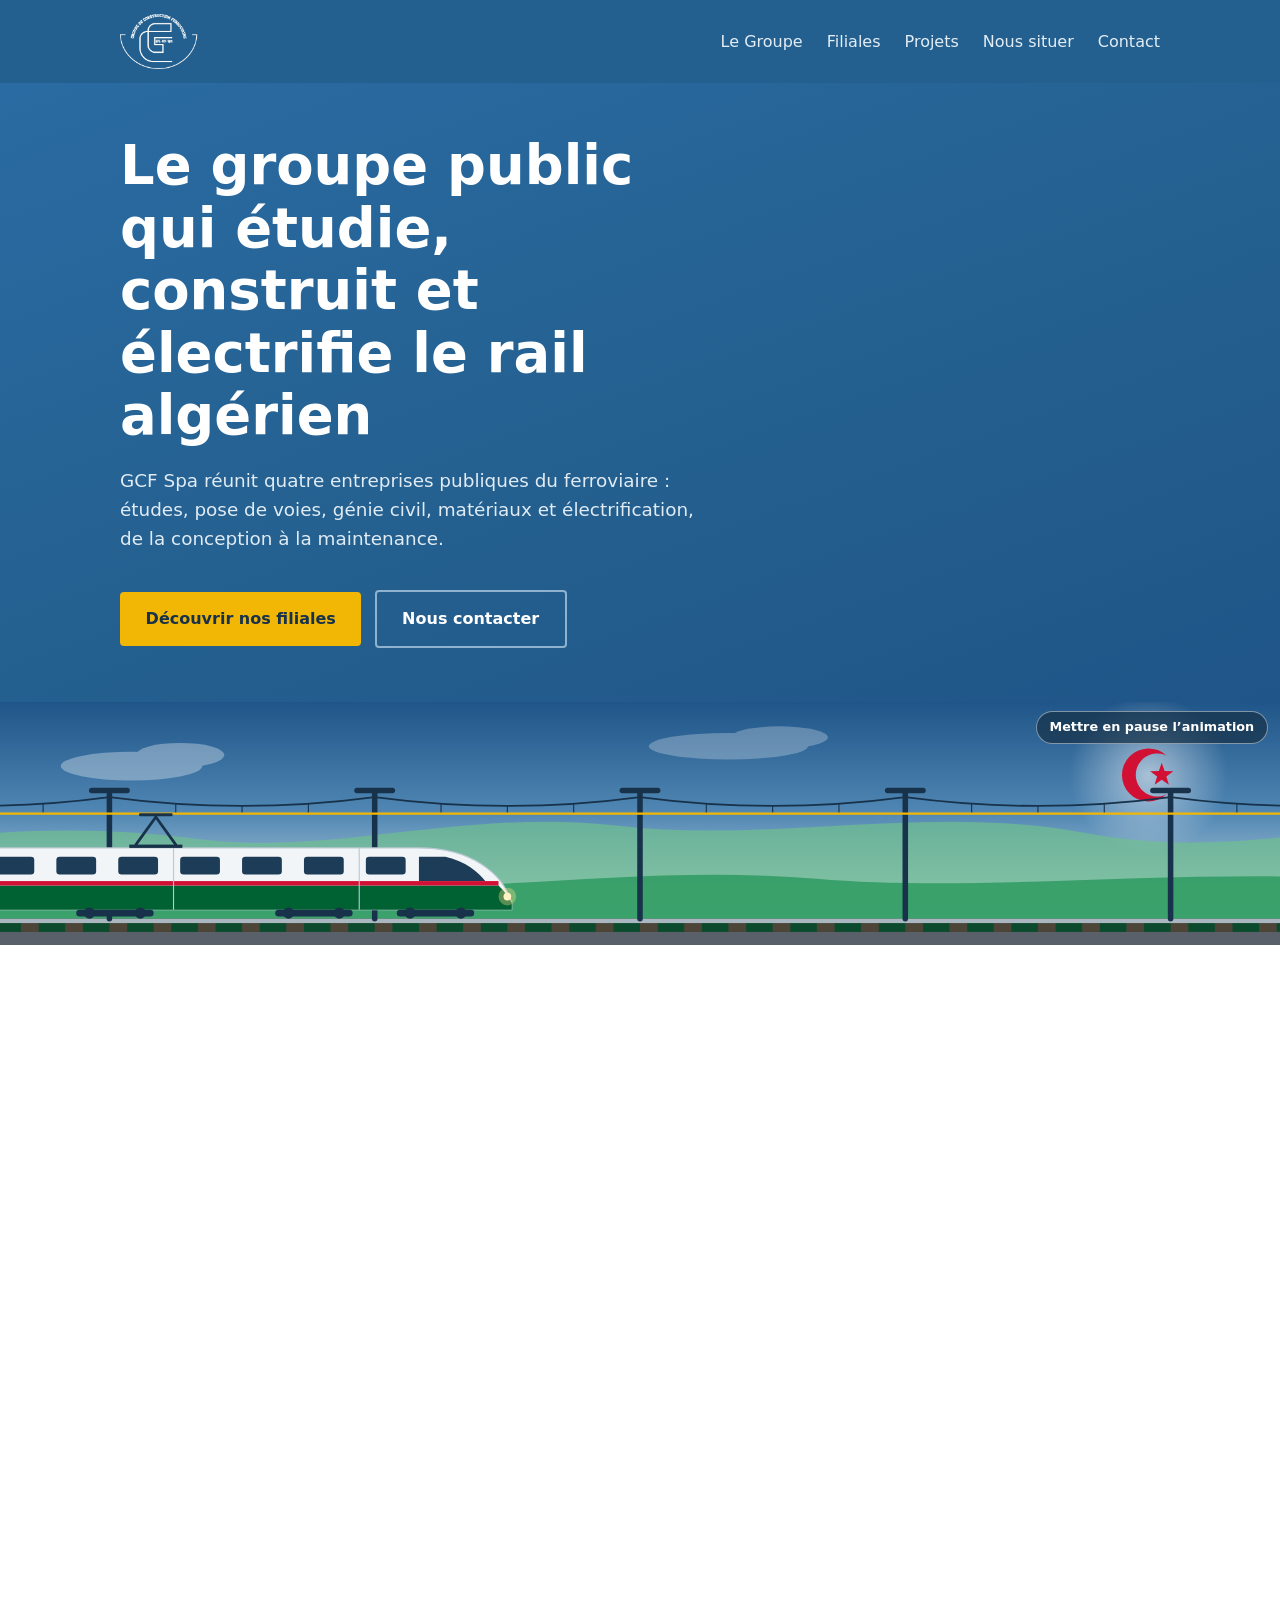
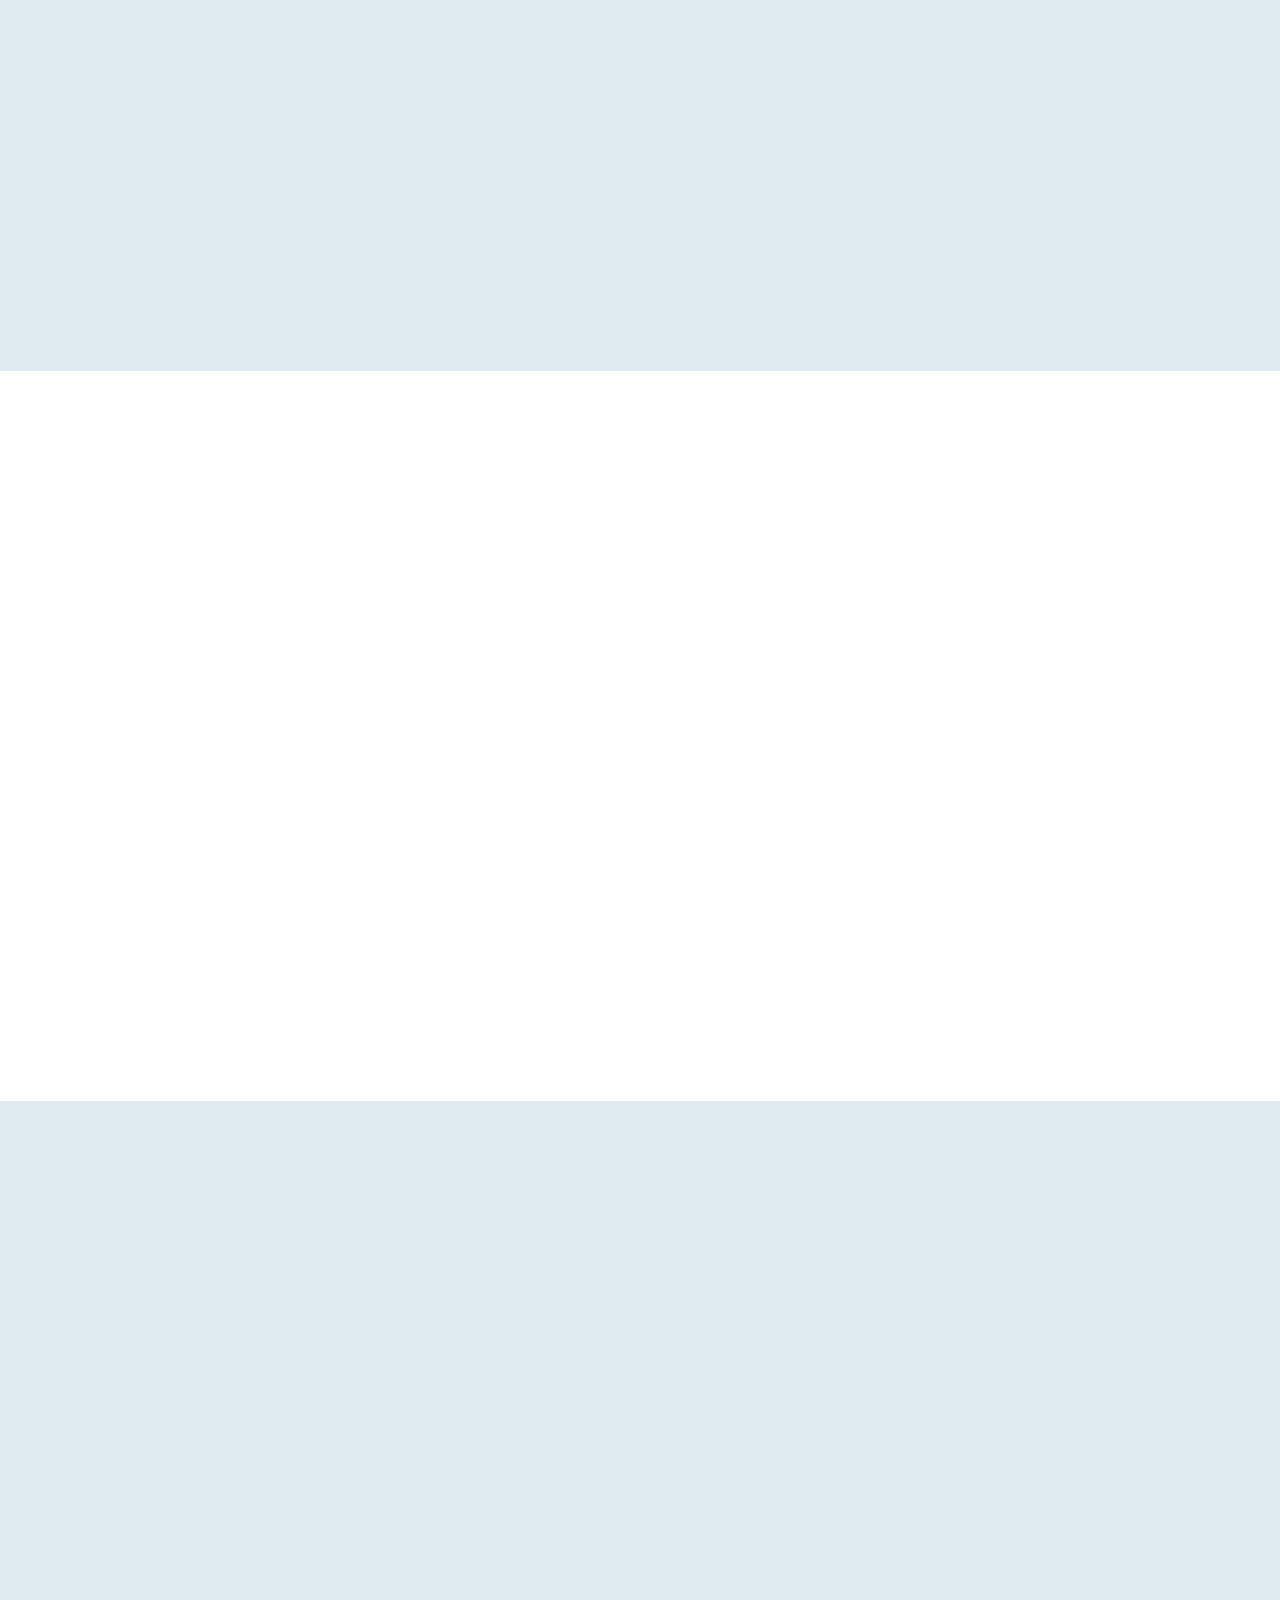
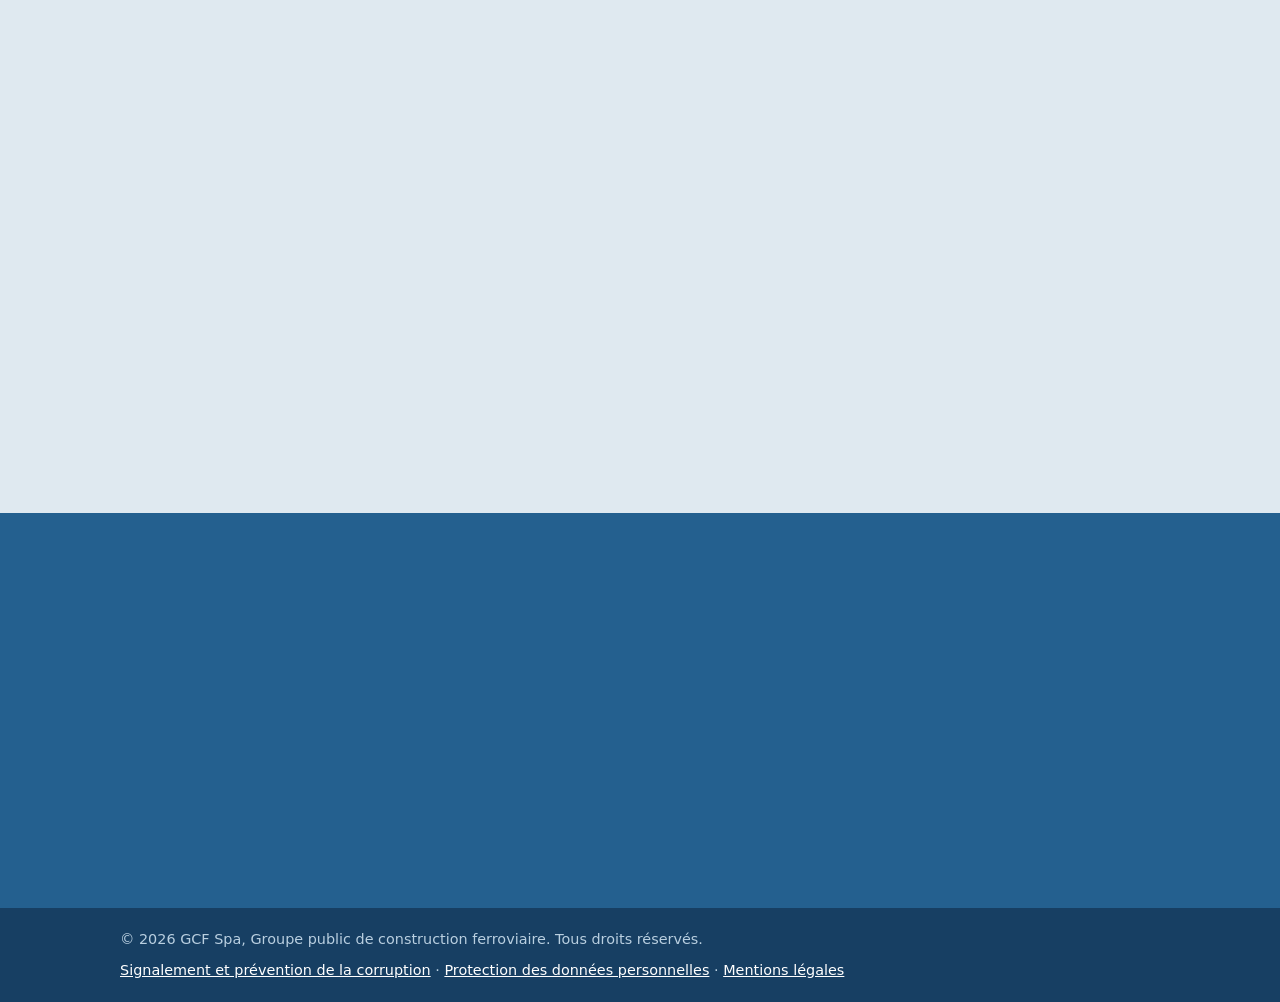
==== commit 45baf296: "Nouvelle version site" ====
--- a/index.html
+++ b/index.html
@@ -8,7 +8,7 @@
 <title>GCF Spa – Groupe public de construction ferroviaire</title>
 <meta name="description" content="GCF Spa, Groupe public de construction ferroviaire : études, pose de voies, génie civil, matériaux et électrification, avec ses filiales SETIRAIL, INFRARAIL, INFRAFER et RAILELECTR.">
 <link rel="icon" type="image/png" href="favicon.png">
-<link rel="stylesheet" href="vendor/leaflet/leaflet.css">
+<link rel="stylesheet" href="lib/leaflet/leaflet.css">
 <link rel="stylesheet" href="style.css">
 <script src="site.js"></script>
 <script src="carte.js" defer></script>
@@ -45,15 +45,14 @@
   <svg viewBox="0 0 1440 220" preserveAspectRatio="xMidYMax slice" focusable="false" aria-hidden="true">
     <defs>
       <pattern id="traverses" width="40" height="8" patternUnits="userSpaceOnUse"><rect width="16" height="8" fill="#4d4538"/></pattern>
-      <radialGradient id="soleil" cx="50%" cy="50%" r="50%"><stop offset="0" stop-color="#ffd24a" stop-opacity=".9"/><stop offset="1" stop-color="#ffd24a" stop-opacity="0"/></radialGradient>
+      <radialGradient id="soleil" cx="50%" cy="50%" r="50%"><stop offset="0" stop-color="#ffffff" stop-opacity=".55"/><stop offset="1" stop-color="#ffffff" stop-opacity="0"/></radialGradient>
     </defs>
-    <circle class="soleil" cx="1180" cy="66" r="72" fill="url(#soleil)"/>
-    <circle cx="1180" cy="66" r="20" fill="#ffe089"/>
+    <circle class="soleil" cx="1180" cy="66" r="72" fill="url(#soleil)"/><path d="M1196.23 48.32A24 24 0 1 0 1196.23 83.68A19.5 19.5 0 1 1 1196.23 48.32Z" fill="#d21034"/><path d="M1202.46 62.60L1196.18 67.36L1198.47 74.90L1192.00 70.40L1185.53 74.90L1187.82 67.36L1181.54 62.60L1189.41 62.44L1192.00 55.00L1194.59 62.44Z" fill="#d21034"/>
     <g class="nuage nuage-1" fill="#fff" opacity=".32"><ellipse cx="260" cy="58" rx="64" ry="13"/><ellipse cx="304" cy="48" rx="40" ry="11"/></g>
     <g class="nuage nuage-2" fill="#fff" opacity=".26"><ellipse cx="800" cy="40" rx="72" ry="12"/><ellipse cx="846" cy="32" rx="44" ry="10"/></g>
-    <path d="M0 140 C90 118 200 108 320 124 S560 96 700 112 S980 92 1120 118 S1340 104 1440 122 V220 H0 Z" fill="#86aecb" opacity=".65"/>
-    <path d="M0 168 C140 146 280 152 430 164 S720 146 880 160 S1230 146 1440 164 V220 H0 Z" fill="#4f86b3" opacity=".8"/>
-    <rect x="0" y="196" width="1440" height="24" fill="#24485f"/>
+    <path d="M0 140 C90 118 200 108 320 124 S560 96 700 112 S980 92 1120 118 S1340 104 1440 122 V220 H0 Z" fill="#6fbf8f" opacity=".7"/>
+    <path d="M0 168 C140 146 280 152 430 164 S720 146 880 160 S1230 146 1440 164 V220 H0 Z" fill="#2e9c62" opacity=".85"/>
+    <rect x="0" y="196" width="1440" height="24" fill="#0b4a2c"/>
     <rect x="0" y="208" width="1440" height="12" fill="#5a606a"/>
     <rect x="0" y="200" width="1440" height="8" fill="url(#traverses)"/>
     <rect x="0" y="196" width="1440" height="4" fill="#aab6c0"/>
@@ -63,8 +62,8 @@
     <path d="M0 101 H1440" stroke="#f2b705" stroke-width="2.2"/>
     <g transform="translate(0 132)"><g class="train-g">
       <path d="M0 8 Q0 0 8 0 H520 C566 0 596 22 604 50 V56 H0 Z" fill="#f1f5f8" stroke="#b9c8d4"/>
-      <path d="M0 34 H592 C598 40 602 45 604 50 V56 H0 Z" fill="#24608f"/>
-      <rect x="0" y="30" width="592" height="4" fill="#f2b705"/>
+      <path d="M0 34 H592 C598 40 602 45 604 50 V56 H0 Z" fill="#006233"/>
+      <rect x="0" y="30" width="592" height="4" fill="#d21034"/>
       <g fill="#1d3c57"><rect x="24" y="8" width="36" height="16" rx="3"/><rect x="80" y="8" width="36" height="16" rx="3"/><rect x="136" y="8" width="36" height="16" rx="3"/><rect x="192" y="8" width="36" height="16" rx="3"/><rect x="248" y="8" width="36" height="16" rx="3"/><rect x="304" y="8" width="36" height="16" rx="3"/><rect x="360" y="8" width="36" height="16" rx="3"/><rect x="416" y="8" width="36" height="16" rx="3"/><rect x="472" y="8" width="36" height="16" rx="3"/><path d="M520 8 H544 C562 12 574 22 580 30 H520 Z"/></g>
       <path d="M130 0 V56 M298 0 V56 M466 0 V56" stroke="#b9c8d4"/>
       <g fill="#17324a"><rect x="30" y="56" width="70" height="6" rx="3"/><rect x="210" y="56" width="70" height="6" rx="3"/><rect x="390" y="56" width="70" height="6" rx="3"/><rect x="500" y="56" width="70" height="6" rx="3"/>
@@ -267,7 +266,7 @@
     <div class="conteneur">
       <h2 class="reveal">Nous situer</h2>
       <p class="intro reveal">Le siège du Groupe est à Birkhadem, à Alger. Affichez la carte puis, si vous le souhaitez, localisez-vous pour connaître la distance qui vous sépare du siège.</p>
-      <div id="carte" class="carte reveal" data-lat="36.7150" data-lon="3.0520" data-adresse="Lotissement Mont Froid, Zonka, Birkhadem, Alger">
+      <div id="carte" class="carte reveal" data-lat="36.71019" data-lon="3.06294" data-adresse="Lotissement Mont Froid, Zonka, Birkhadem, Alger">
         <div class="carte-actions">
           <button id="carte-afficher" class="bouton" type="button">Afficher la carte</button>
           <button id="carte-localiser" class="bouton contour" type="button" hidden>Me localiser</button>
@@ -282,10 +281,10 @@
           <li class="l-moi">Votre position</li>
         </ul>
         <p class="carte-liens">
-          <a id="lien-osm" href="https://www.openstreetmap.org/?mlat=36.7150&amp;mlon=3.0520#map=16/36.7150/3.0520" target="_blank" rel="noopener">Voir le siège sur OpenStreetMap</a>
-          · <a id="lien-google" href="https://www.google.com/maps/dir/?api=1&amp;destination=36.7150,3.0520&amp;travelmode=driving" target="_blank" rel="noopener">Itinéraire vers le siège (Google Maps)</a>
+          <a id="lien-osm" href="https://www.openstreetmap.org/?mlat=36.71019&amp;mlon=3.06294#map=16/36.71019/3.06294" target="_blank" rel="noopener">Voir le siège sur OpenStreetMap</a>
+          · <a id="lien-google" href="https://www.google.com/maps/dir/?api=1&amp;destination=36.71019,3.06294&amp;travelmode=driving" target="_blank" rel="noopener">Itinéraire vers le siège (Google Maps)</a>
         </p>
-        <p class="carte-note">Adresse : Lotissement Mont Froid, Zonka, Birkhadem, Alger. Position du siège indicative. Fonds de carte © contributeurs d’OpenStreetMap. Votre position n’est jamais transmise à GCF Spa (voir <a href="donnees-personnelles.html#carte-donnees">Protection des données personnelles</a>).</p>
+        <p class="carte-note">Adresse : Lotissement Mont Froid, Zonka, Birkhadem, Alger. Fonds de carte © contributeurs d’OpenStreetMap. Votre position n’est jamais transmise à GCF Spa (voir <a href="donnees-personnelles.html#carte-donnees">Protection des données personnelles</a>).</p>
       </div>
     </div>
   </section>
@@ -306,7 +305,7 @@
         </div>
         <div class="reveal">
           <h3><svg class="ico" viewBox="0 0 24 24" aria-hidden="true"><path d="M5 4h4l2 5-2.5 1.5a11 11 0 0 0 5 5L15 13l5 2v4a2 2 0 0 1-2 2A16 16 0 0 1 3 6a2 2 0 0 1 2-2z"/></svg>Téléphone</h3>
-          <p><a href="tel:+213000000000">+213 (0) 00 00 00 00 00</a></p>
+          <p><a href="tel:+21328538022">+213 28 53 80 22</a></p>
         </div>
         <div class="reveal">
           <h3><svg class="ico" viewBox="0 0 24 24" aria-hidden="true"><rect x="3" y="5" width="18" height="14" rx="4"/><path d="M10 9l5 3-5 3z"/></svg>YouTube</h3>
--- a/lib/leaflet/leaflet.css
+++ b/lib/leaflet/leaflet.css
@@ -0,0 +1,661 @@
+/* required styles */
+
+.leaflet-pane,
+.leaflet-tile,
+.leaflet-marker-icon,
+.leaflet-marker-shadow,
+.leaflet-tile-container,
+.leaflet-pane > svg,
+.leaflet-pane > canvas,
+.leaflet-zoom-box,
+.leaflet-image-layer,
+.leaflet-layer {
+	position: absolute;
+	left: 0;
+	top: 0;
+	}
+.leaflet-container {
+	overflow: hidden;
+	}
+.leaflet-tile,
+.leaflet-marker-icon,
+.leaflet-marker-shadow {
+	-webkit-user-select: none;
+	   -moz-user-select: none;
+	        user-select: none;
+	  -webkit-user-drag: none;
+	}
+/* Prevents IE11 from highlighting tiles in blue */
+.leaflet-tile::selection {
+	background: transparent;
+}
+/* Safari renders non-retina tile on retina better with this, but Chrome is worse */
+.leaflet-safari .leaflet-tile {
+	image-rendering: -webkit-optimize-contrast;
+	}
+/* hack that prevents hw layers "stretching" when loading new tiles */
+.leaflet-safari .leaflet-tile-container {
+	width: 1600px;
+	height: 1600px;
+	-webkit-transform-origin: 0 0;
+	}
+.leaflet-marker-icon,
+.leaflet-marker-shadow {
+	display: block;
+	}
+/* .leaflet-container svg: reset svg max-width decleration shipped in Joomla! (joomla.org) 3.x */
+/* .leaflet-container img: map is broken in FF if you have max-width: 100% on tiles */
+.leaflet-container .leaflet-overlay-pane svg {
+	max-width: none !important;
+	max-height: none !important;
+	}
+.leaflet-container .leaflet-marker-pane img,
+.leaflet-container .leaflet-shadow-pane img,
+.leaflet-container .leaflet-tile-pane img,
+.leaflet-container img.leaflet-image-layer,
+.leaflet-container .leaflet-tile {
+	max-width: none !important;
+	max-height: none !important;
+	width: auto;
+	padding: 0;
+	}
+
+.leaflet-container img.leaflet-tile {
+	/* See: https://bugs.chromium.org/p/chromium/issues/detail?id=600120 */
+	mix-blend-mode: plus-lighter;
+}
+
+.leaflet-container.leaflet-touch-zoom {
+	-ms-touch-action: pan-x pan-y;
+	touch-action: pan-x pan-y;
+	}
+.leaflet-container.leaflet-touch-drag {
+	-ms-touch-action: pinch-zoom;
+	/* Fallback for FF which doesn't support pinch-zoom */
+	touch-action: none;
+	touch-action: pinch-zoom;
+}
+.leaflet-container.leaflet-touch-drag.leaflet-touch-zoom {
+	-ms-touch-action: none;
+	touch-action: none;
+}
+.leaflet-container {
+	-webkit-tap-highlight-color: transparent;
+}
+.leaflet-container a {
+	-webkit-tap-highlight-color: rgba(51, 181, 229, 0.4);
+}
+.leaflet-tile {
+	filter: inherit;
+	visibility: hidden;
+	}
+.leaflet-tile-loaded {
+	visibility: inherit;
+	}
+.leaflet-zoom-box {
+	width: 0;
+	height: 0;
+	-moz-box-sizing: border-box;
+	     box-sizing: border-box;
+	z-index: 800;
+	}
+/* workaround for https://bugzilla.mozilla.org/show_bug.cgi?id=888319 */
+.leaflet-overlay-pane svg {
+	-moz-user-select: none;
+	}
+
+.leaflet-pane         { z-index: 400; }
+
+.leaflet-tile-pane    { z-index: 200; }
+.leaflet-overlay-pane { z-index: 400; }
+.leaflet-shadow-pane  { z-index: 500; }
+.leaflet-marker-pane  { z-index: 600; }
+.leaflet-tooltip-pane   { z-index: 650; }
+.leaflet-popup-pane   { z-index: 700; }
+
+.leaflet-map-pane canvas { z-index: 100; }
+.leaflet-map-pane svg    { z-index: 200; }
+
+.leaflet-vml-shape {
+	width: 1px;
+	height: 1px;
+	}
+.lvml {
+	behavior: url(#default#VML);
+	display: inline-block;
+	position: absolute;
+	}
+
+
+/* control positioning */
+
+.leaflet-control {
+	position: relative;
+	z-index: 800;
+	pointer-events: visiblePainted; /* IE 9-10 doesn't have auto */
+	pointer-events: auto;
+	}
+.leaflet-top,
+.leaflet-bottom {
+	position: absolute;
+	z-index: 1000;
+	pointer-events: none;
+	}
+.leaflet-top {
+	top: 0;
+	}
+.leaflet-right {
+	right: 0;
+	}
+.leaflet-bottom {
+	bottom: 0;
+	}
+.leaflet-left {
+	left: 0;
+	}
+.leaflet-control {
+	float: left;
+	clear: both;
+	}
+.leaflet-right .leaflet-control {
+	float: right;
+	}
+.leaflet-top .leaflet-control {
+	margin-top: 10px;
+	}
+.leaflet-bottom .leaflet-control {
+	margin-bottom: 10px;
+	}
+.leaflet-left .leaflet-control {
+	margin-left: 10px;
+	}
+.leaflet-right .leaflet-control {
+	margin-right: 10px;
+	}
+
+
+/* zoom and fade animations */
+
+.leaflet-fade-anim .leaflet-popup {
+	opacity: 0;
+	-webkit-transition: opacity 0.2s linear;
+	   -moz-transition: opacity 0.2s linear;
+	        transition: opacity 0.2s linear;
+	}
+.leaflet-fade-anim .leaflet-map-pane .leaflet-popup {
+	opacity: 1;
+	}
+.leaflet-zoom-animated {
+	-webkit-transform-origin: 0 0;
+	    -ms-transform-origin: 0 0;
+	        transform-origin: 0 0;
+	}
+svg.leaflet-zoom-animated {
+	will-change: transform;
+}
+
+.leaflet-zoom-anim .leaflet-zoom-animated {
+	-webkit-transition: -webkit-transform 0.25s cubic-bezier(0,0,0.25,1);
+	   -moz-transition:    -moz-transform 0.25s cubic-bezier(0,0,0.25,1);
+	        transition:         transform 0.25s cubic-bezier(0,0,0.25,1);
+	}
+.leaflet-zoom-anim .leaflet-tile,
+.leaflet-pan-anim .leaflet-tile {
+	-webkit-transition: none;
+	   -moz-transition: none;
+	        transition: none;
+	}
+
+.leaflet-zoom-anim .leaflet-zoom-hide {
+	visibility: hidden;
+	}
+
+
+/* cursors */
+
+.leaflet-interactive {
+	cursor: pointer;
+	}
+.leaflet-grab {
+	cursor: -webkit-grab;
+	cursor:    -moz-grab;
+	cursor:         grab;
+	}
+.leaflet-crosshair,
+.leaflet-crosshair .leaflet-interactive {
+	cursor: crosshair;
+	}
+.leaflet-popup-pane,
+.leaflet-control {
+	cursor: auto;
+	}
+.leaflet-dragging .leaflet-grab,
+.leaflet-dragging .leaflet-grab .leaflet-interactive,
+.leaflet-dragging .leaflet-marker-draggable {
+	cursor: move;
+	cursor: -webkit-grabbing;
+	cursor:    -moz-grabbing;
+	cursor:         grabbing;
+	}
+
+/* marker & overlays interactivity */
+.leaflet-marker-icon,
+.leaflet-marker-shadow,
+.leaflet-image-layer,
+.leaflet-pane > svg path,
+.leaflet-tile-container {
+	pointer-events: none;
+	}
+
+.leaflet-marker-icon.leaflet-interactive,
+.leaflet-image-layer.leaflet-interactive,
+.leaflet-pane > svg path.leaflet-interactive,
+svg.leaflet-image-layer.leaflet-interactive path {
+	pointer-events: visiblePainted; /* IE 9-10 doesn't have auto */
+	pointer-events: auto;
+	}
+
+/* visual tweaks */
+
+.leaflet-container {
+	background: #ddd;
+	outline-offset: 1px;
+	}
+.leaflet-container a {
+	color: #0078A8;
+	}
+.leaflet-zoom-box {
+	border: 2px dotted #38f;
+	background: rgba(255,255,255,0.5);
+	}
+
+
+/* general typography */
+.leaflet-container {
+	font-family: "Helvetica Neue", Arial, Helvetica, sans-serif;
+	font-size: 12px;
+	font-size: 0.75rem;
+	line-height: 1.5;
+	}
+
+
+/* general toolbar styles */
+
+.leaflet-bar {
+	box-shadow: 0 1px 5px rgba(0,0,0,0.65);
+	border-radius: 4px;
+	}
+.leaflet-bar a {
+	background-color: #fff;
+	border-bottom: 1px solid #ccc;
+	width: 26px;
+	height: 26px;
+	line-height: 26px;
+	display: block;
+	text-align: center;
+	text-decoration: none;
+	color: black;
+	}
+.leaflet-bar a,
+.leaflet-control-layers-toggle {
+	background-position: 50% 50%;
+	background-repeat: no-repeat;
+	display: block;
+	}
+.leaflet-bar a:hover,
+.leaflet-bar a:focus {
+	background-color: #f4f4f4;
+	}
+.leaflet-bar a:first-child {
+	border-top-left-radius: 4px;
+	border-top-right-radius: 4px;
+	}
+.leaflet-bar a:last-child {
+	border-bottom-left-radius: 4px;
+	border-bottom-right-radius: 4px;
+	border-bottom: none;
+	}
+.leaflet-bar a.leaflet-disabled {
+	cursor: default;
+	background-color: #f4f4f4;
+	color: #bbb;
+	}
+
+.leaflet-touch .leaflet-bar a {
+	width: 30px;
+	height: 30px;
+	line-height: 30px;
+	}
+.leaflet-touch .leaflet-bar a:first-child {
+	border-top-left-radius: 2px;
+	border-top-right-radius: 2px;
+	}
+.leaflet-touch .leaflet-bar a:last-child {
+	border-bottom-left-radius: 2px;
+	border-bottom-right-radius: 2px;
+	}
+
+/* zoom control */
+
+.leaflet-control-zoom-in,
+.leaflet-control-zoom-out {
+	font: bold 18px 'Lucida Console', Monaco, monospace;
+	text-indent: 1px;
+	}
+
+.leaflet-touch .leaflet-control-zoom-in, .leaflet-touch .leaflet-control-zoom-out  {
+	font-size: 22px;
+	}
+
+
+/* layers control */
+
+.leaflet-control-layers {
+	box-shadow: 0 1px 5px rgba(0,0,0,0.4);
+	background: #fff;
+	border-radius: 5px;
+	}
+.leaflet-control-layers-toggle {
+	background-image: url(images/layers.png);
+	width: 36px;
+	height: 36px;
+	}
+.leaflet-retina .leaflet-control-layers-toggle {
+	background-image: url(images/layers-2x.png);
+	background-size: 26px 26px;
+	}
+.leaflet-touch .leaflet-control-layers-toggle {
+	width: 44px;
+	height: 44px;
+	}
+.leaflet-control-layers .leaflet-control-layers-list,
+.leaflet-control-layers-expanded .leaflet-control-layers-toggle {
+	display: none;
+	}
+.leaflet-control-layers-expanded .leaflet-control-layers-list {
+	display: block;
+	position: relative;
+	}
+.leaflet-control-layers-expanded {
+	padding: 6px 10px 6px 6px;
+	color: #333;
+	background: #fff;
+	}
+.leaflet-control-layers-scrollbar {
+	overflow-y: scroll;
+	overflow-x: hidden;
+	padding-right: 5px;
+	}
+.leaflet-control-layers-selector {
+	margin-top: 2px;
+	position: relative;
+	top: 1px;
+	}
+.leaflet-control-layers label {
+	display: block;
+	font-size: 13px;
+	font-size: 1.08333em;
+	}
+.leaflet-control-layers-separator {
+	height: 0;
+	border-top: 1px solid #ddd;
+	margin: 5px -10px 5px -6px;
+	}
+
+/* Default icon URLs */
+.leaflet-default-icon-path { /* used only in path-guessing heuristic, see L.Icon.Default */
+	background-image: url(images/marker-icon.png);
+	}
+
+
+/* attribution and scale controls */
+
+.leaflet-container .leaflet-control-attribution {
+	background: #fff;
+	background: rgba(255, 255, 255, 0.8);
+	margin: 0;
+	}
+.leaflet-control-attribution,
+.leaflet-control-scale-line {
+	padding: 0 5px;
+	color: #333;
+	line-height: 1.4;
+	}
+.leaflet-control-attribution a {
+	text-decoration: none;
+	}
+.leaflet-control-attribution a:hover,
+.leaflet-control-attribution a:focus {
+	text-decoration: underline;
+	}
+.leaflet-attribution-flag {
+	display: inline !important;
+	vertical-align: baseline !important;
+	width: 1em;
+	height: 0.6669em;
+	}
+.leaflet-left .leaflet-control-scale {
+	margin-left: 5px;
+	}
+.leaflet-bottom .leaflet-control-scale {
+	margin-bottom: 5px;
+	}
+.leaflet-control-scale-line {
+	border: 2px solid #777;
+	border-top: none;
+	line-height: 1.1;
+	padding: 2px 5px 1px;
+	white-space: nowrap;
+	-moz-box-sizing: border-box;
+	     box-sizing: border-box;
+	background: rgba(255, 255, 255, 0.8);
+	text-shadow: 1px 1px #fff;
+	}
+.leaflet-control-scale-line:not(:first-child) {
+	border-top: 2px solid #777;
+	border-bottom: none;
+	margin-top: -2px;
+	}
+.leaflet-control-scale-line:not(:first-child):not(:last-child) {
+	border-bottom: 2px solid #777;
+	}
+
+.leaflet-touch .leaflet-control-attribution,
+.leaflet-touch .leaflet-control-layers,
+.leaflet-touch .leaflet-bar {
+	box-shadow: none;
+	}
+.leaflet-touch .leaflet-control-layers,
+.leaflet-touch .leaflet-bar {
+	border: 2px solid rgba(0,0,0,0.2);
+	background-clip: padding-box;
+	}
+
+
+/* popup */
+
+.leaflet-popup {
+	position: absolute;
+	text-align: center;
+	margin-bottom: 20px;
+	}
+.leaflet-popup-content-wrapper {
+	padding: 1px;
+	text-align: left;
+	border-radius: 12px;
+	}
+.leaflet-popup-content {
+	margin: 13px 24px 13px 20px;
+	line-height: 1.3;
+	font-size: 13px;
+	font-size: 1.08333em;
+	min-height: 1px;
+	}
+.leaflet-popup-content p {
+	margin: 17px 0;
+	margin: 1.3em 0;
+	}
+.leaflet-popup-tip-container {
+	width: 40px;
+	height: 20px;
+	position: absolute;
+	left: 50%;
+	margin-top: -1px;
+	margin-left: -20px;
+	overflow: hidden;
+	pointer-events: none;
+	}
+.leaflet-popup-tip {
+	width: 17px;
+	height: 17px;
+	padding: 1px;
+
+	margin: -10px auto 0;
+	pointer-events: auto;
+
+	-webkit-transform: rotate(45deg);
+	   -moz-transform: rotate(45deg);
+	    -ms-transform: rotate(45deg);
+	        transform: rotate(45deg);
+	}
+.leaflet-popup-content-wrapper,
+.leaflet-popup-tip {
+	background: white;
+	color: #333;
+	box-shadow: 0 3px 14px rgba(0,0,0,0.4);
+	}
+.leaflet-container a.leaflet-popup-close-button {
+	position: absolute;
+	top: 0;
+	right: 0;
+	border: none;
+	text-align: center;
+	width: 24px;
+	height: 24px;
+	font: 16px/24px Tahoma, Verdana, sans-serif;
+	color: #757575;
+	text-decoration: none;
+	background: transparent;
+	}
+.leaflet-container a.leaflet-popup-close-button:hover,
+.leaflet-container a.leaflet-popup-close-button:focus {
+	color: #585858;
+	}
+.leaflet-popup-scrolled {
+	overflow: auto;
+	}
+
+.leaflet-oldie .leaflet-popup-content-wrapper {
+	-ms-zoom: 1;
+	}
+.leaflet-oldie .leaflet-popup-tip {
+	width: 24px;
+	margin: 0 auto;
+
+	-ms-filter: "progid:DXImageTransform.Microsoft.Matrix(M11=0.70710678, M12=0.70710678, M21=-0.70710678, M22=0.70710678)";
+	filter: progid:DXImageTransform.Microsoft.Matrix(M11=0.70710678, M12=0.70710678, M21=-0.70710678, M22=0.70710678);
+	}
+
+.leaflet-oldie .leaflet-control-zoom,
+.leaflet-oldie .leaflet-control-layers,
+.leaflet-oldie .leaflet-popup-content-wrapper,
+.leaflet-oldie .leaflet-popup-tip {
+	border: 1px solid #999;
+	}
+
+
+/* div icon */
+
+.leaflet-div-icon {
+	background: #fff;
+	border: 1px solid #666;
+	}
+
+
+/* Tooltip */
+/* Base styles for the element that has a tooltip */
+.leaflet-tooltip {
+	position: absolute;
+	padding: 6px;
+	background-color: #fff;
+	border: 1px solid #fff;
+	border-radius: 3px;
+	color: #222;
+	white-space: nowrap;
+	-webkit-user-select: none;
+	-moz-user-select: none;
+	-ms-user-select: none;
+	user-select: none;
+	pointer-events: none;
+	box-shadow: 0 1px 3px rgba(0,0,0,0.4);
+	}
+.leaflet-tooltip.leaflet-interactive {
+	cursor: pointer;
+	pointer-events: auto;
+	}
+.leaflet-tooltip-top:before,
+.leaflet-tooltip-bottom:before,
+.leaflet-tooltip-left:before,
+.leaflet-tooltip-right:before {
+	position: absolute;
+	pointer-events: none;
+	border: 6px solid transparent;
+	background: transparent;
+	content: "";
+	}
+
+/* Directions */
+
+.leaflet-tooltip-bottom {
+	margin-top: 6px;
+}
+.leaflet-tooltip-top {
+	margin-top: -6px;
+}
+.leaflet-tooltip-bottom:before,
+.leaflet-tooltip-top:before {
+	left: 50%;
+	margin-left: -6px;
+	}
+.leaflet-tooltip-top:before {
+	bottom: 0;
+	margin-bottom: -12px;
+	border-top-color: #fff;
+	}
+.leaflet-tooltip-bottom:before {
+	top: 0;
+	margin-top: -12px;
+	margin-left: -6px;
+	border-bottom-color: #fff;
+	}
+.leaflet-tooltip-left {
+	margin-left: -6px;
+}
+.leaflet-tooltip-right {
+	margin-left: 6px;
+}
+.leaflet-tooltip-left:before,
+.leaflet-tooltip-right:before {
+	top: 50%;
+	margin-top: -6px;
+	}
+.leaflet-tooltip-left:before {
+	right: 0;
+	margin-right: -12px;
+	border-left-color: #fff;
+	}
+.leaflet-tooltip-right:before {
+	left: 0;
+	margin-left: -12px;
+	border-right-color: #fff;
+	}
+
+/* Printing */
+
+@media print {
+	/* Prevent printers from removing background-images of controls. */
+	.leaflet-control {
+		-webkit-print-color-adjust: exact;
+		print-color-adjust: exact;
+		}
+	}
--- a/style.css
+++ b/style.css
@@ -20,7 +20,7 @@
   .conteneur { max-width: 1080px; margin: 0 auto; padding: 0 1.25rem; }
   h1, h2, h3 { font-family: var(--titres); line-height: 1.15; }
 
-  header { background: var(--nuit); position: sticky; top: 0; z-index: 10; }
+  header { background: var(--nuit); position: sticky; top: 0; z-index: 2000; }
   header .conteneur { display: flex; flex-wrap: wrap; align-items: center; justify-content: space-between; gap: .5rem 2rem; padding-top: .9rem; padding-bottom: .9rem; }
   .logo { font-family: var(--titres); font-size: 1.4rem; font-weight: 700; color: #fff; text-decoration: none; }
   .logo { display: block; line-height: 0; }
@@ -107,6 +107,7 @@
   .boite-mail .etiquette { margin: 0 0 .25rem; font-weight: 700; color: var(--encre); }
   .boite-mail a { font-size: 1.3rem; font-weight: 700; word-break: break-word; }
   .boite-mail .note { margin: .75rem auto 0; color: var(--gris); max-width: 52ch; }
+  .boite-mail + .boite-mail { margin-top: 1rem; }
   .important { max-width: 70ch; }
   .important p { margin: 0 0 .75rem; }
 
@@ -158,7 +159,7 @@
   #donnees { background: var(--acier-clair); }
 
 /* ===== Scène ferroviaire, illustrations et animations ===== */
-.scene { position: relative; height: clamp(150px, 19vw, 250px); overflow: hidden; background: linear-gradient(180deg, #1f5588 0%, #3e78a8 45%, #bcd7ea 100%); }
+.scene { position: relative; height: clamp(150px, 19vw, 250px); overflow: hidden; background: linear-gradient(180deg, #1f5588 0%, #4f86b3 45%, #eaf4ee 100%); }
 .scene-compact { height: clamp(96px, 10vw, 132px); }
 .scene > svg { position: absolute; inset: 0; width: 100%; height: 100%; display: block; }
 .train-g { animation: passage 26s linear infinite; }
@@ -241,7 +242,7 @@
 .carte-actions .bouton:disabled { opacity: .6; cursor: progress; }
 .bouton.contour { background: #fff; color: var(--encre); border-color: var(--acier); }
 .bouton.contour:hover { background: var(--encre); color: #fff; }
-.carte-zone { position: relative; height: clamp(300px, 56vw, 460px); border-radius: 12px; overflow: hidden; border: 1px solid var(--trait); background: #fff; display: grid; place-items: center; }
+.carte-zone { position: relative; isolation: isolate; z-index: 0; height: clamp(300px, 56vw, 460px); border-radius: 12px; overflow: hidden; border: 1px solid var(--trait); background: #fff; display: grid; place-items: center; }
 .carte-zone.leaflet-container { display: block; font: inherit; }
 .carte-attente { margin: 0; padding: 1rem 1.5rem; max-width: 46ch; text-align: center; color: var(--gris); }
 .carte-statut { min-height: 1.6em; margin: .9rem 0 .25rem; font-weight: 600; color: var(--encre); max-width: 70ch; }
